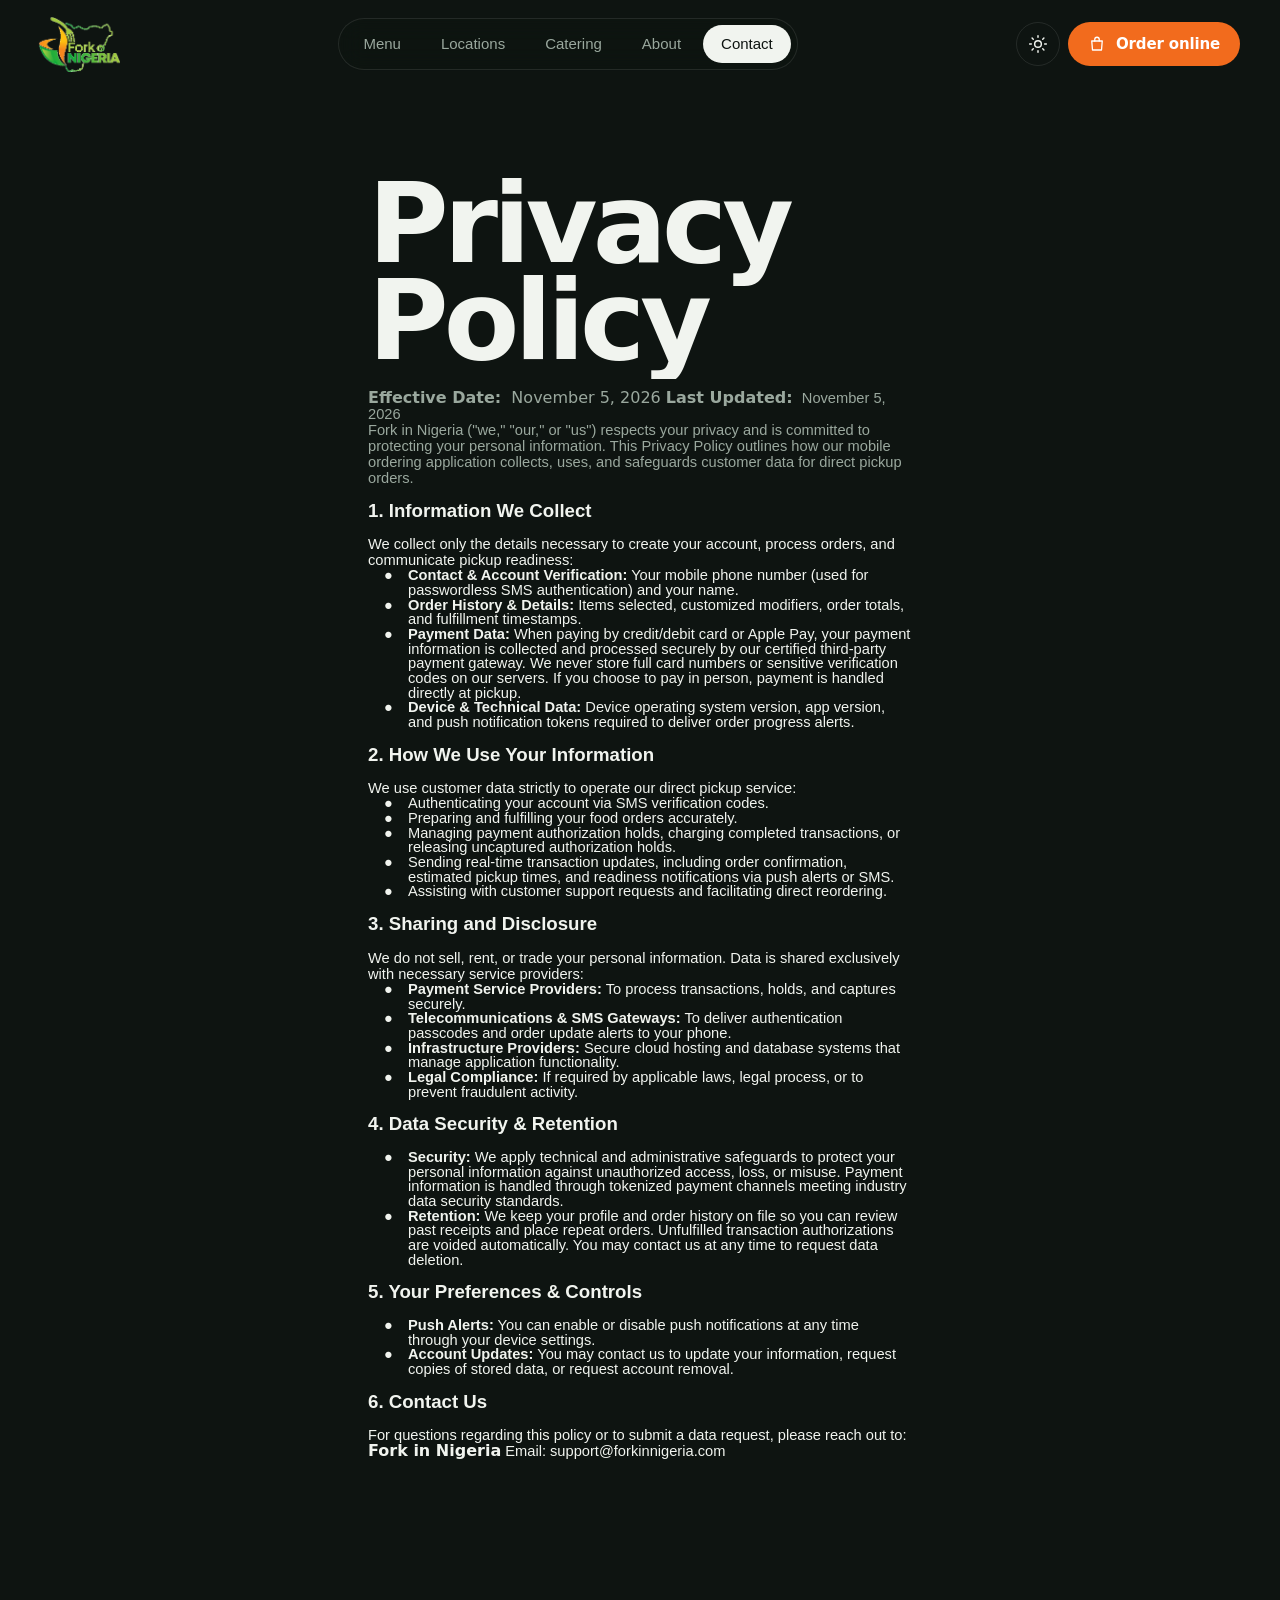
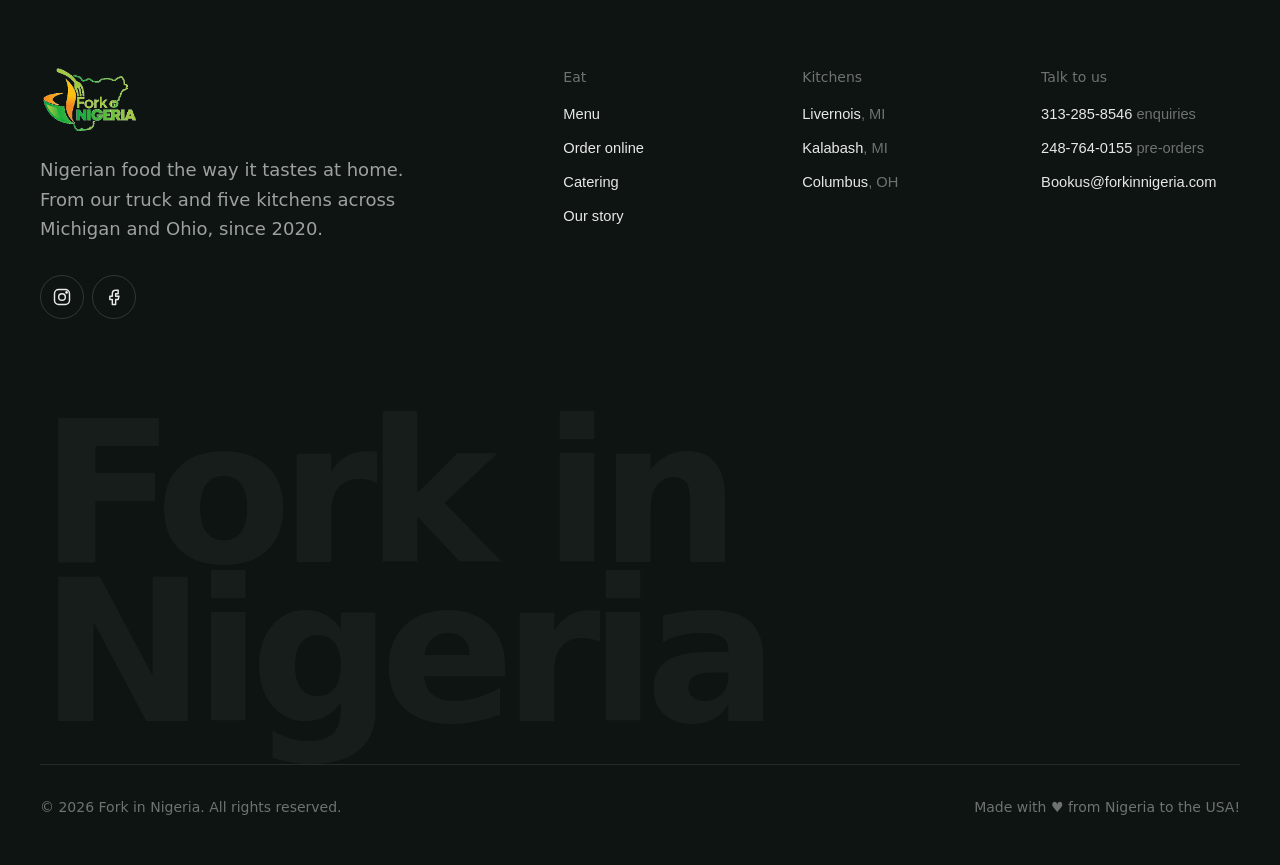
==== privacy.html @ 027bdcbd "Privacy policy page" ====
<!DOCTYPE html>
<!-- saved from url=(0033)https://forkinnigeria.com/contact -->
<html lang="en-US" data-theme="dark" class="js is-return is-loaded lenis" style="--header-h: 88px;"><head><meta http-equiv="Content-Type" content="text/html; charset=UTF-8">
    
    <meta name="viewport" content="width=device-width, initial-scale=1, viewport-fit=cover">

    <title>Privacy Policy | Fork in Nigeria</title>
    <meta name="description" content="Contact Fork in Nigeria. Call 313-285-8546 for enquiries or 248-764-0155 for pre-orders, email Bookus@forkinnigeria.com, or send us a message.">
    <link rel="canonical" href="https://forkinnigeria.com/contact">
            <meta name="robots" content="index, follow, max-image-preview:large">
    
    <meta property="og:type" content="website">
    <meta property="og:site_name" content="Fork in Nigeria">
    <meta property="og:locale" content="en_US">
    <meta property="og:title" content="Privacy Policy | Fork in Nigeria">
    <meta property="og:description" content="Contact Fork in Nigeria. Call 313-285-8546 for enquiries or 248-764-0155 for pre-orders, email Bookus@forkinnigeria.com, or send us a message.">
    <meta property="og:url" content="https://forkinnigeria.com/contact">
    <meta property="og:image" content="https://forkinnigeria.com/assets/images/site/og-default.jpg">
    <meta property="og:image:alt" content="Privacy Policy">
    <meta name="twitter:card" content="summary_large_image">

    <meta name="theme-color" content="#0e1411" media="(prefers-color-scheme: dark)">
    <meta name="theme-color" content="#ffffff" media="(prefers-color-scheme: light)">
    <meta name="format-detection" content="telephone=no">
    <link rel="icon" type="image/png" href="https://forkinnigeria.com/assets/images/site/favicon.png">
    <link rel="apple-touch-icon" href="https://forkinnigeria.com/assets/images/site/favicon.png">

    
    <link rel="preload" as="image" href="Fork-in-Nigeria-logo.png" fetchpriority="high">
    <link rel="preload" as="font" type="font/woff2" href="https://forkinnigeria.com/assets/fonts/effra-700.woff2" crossorigin="">
    <link rel="preload" as="font" type="font/woff2" href="https://forkinnigeria.com/assets/fonts/effra-400.woff2" crossorigin="">
    <link rel="stylesheet" href="effra.css">
    

    <script>
        (function () {
            var d = document.documentElement;
            d.classList.replace('no-js', 'js');
            try {
                var t = localStorage.getItem('fin-theme');
                if (t === 'light' || t === 'dark') d.dataset.theme = t;
            } catch (e) {}
            try {
                if (sessionStorage.getItem('fin-seen')) d.classList.add('is-return');
            } catch (e) {}
        })();
    </script>

    <style>

.c1 {
    font-weight: 700;
    text-decoration: none;
    vertical-align: baseline;
    font-size: 14pt;
    font-family: "Arial";
    font-style: normal;
}

.c2 {
    font-weight: 400;
    text-decoration: none;
    vertical-align: baseline;
    font-size: 11pt;
    font-family: "Arial";
    font-style: normal;
}

.c3 {
    font-weight: 700;
}

.c4 {
    margin-left: 30pt;
    padding-top: 0pt;
    padding-bottom: 0pt;
    line-height: 1.0;
    padding-left: 0pt;
    text-align: left;
}


.c5 {
    padding-top: 0pt;
    padding-bottom: 0pt;
    line-height: 1.0;
    text-align: left;
}

.c7 {
    max-width: 468pt;
    /* padding: 72pt 72pt 72pt 72pt;*/
}

.c8 {
    padding-top: 0pt;
    padding-bottom: 12pt;
    line-height: 1.0;
    text-align: left;
}

li {
    font-size: 11pt;
    font-family: "Arial";
}

.lst-kix_list_1-0>li:before {
    content: "\0025cf   ";
}
.lst-kix_list_2-0>li:before {
    content: "\0025cf ";
}

.lst-kix_list_3-0>li:before {
    content: "\0025cf ";
}

.lst-kix_list_4-0>li:before {
    content: "\0025cf ";
}

.lst-kix_list_5-0>li:before {
    content: "\0025cf ";
}

li.li-bullet-0:before {
    margin-left: -18pt;
    white-space: nowrap;
    display: inline-block;
    min-width: 18pt;
}


h3 {
    padding-top: 12pt;
    font-weight: 700;
    font-size: 14pt;
    padding-bottom: 12pt;
    font-family: "Arial";
    line-height: 1.0;
    text-align: left;
}
    </style>

    
    <style>
        #loader{position:fixed;inset:0;z-index:100;display:grid;place-items:center;background:#fff;clip-path:inset(0 0 0 0);will-change:clip-path}
        #loader .ld-inner{display:grid;justify-items:center;gap:28px}
        #loader .ld-logo{width:min(58vw,232px);height:auto;clip-path:inset(100% 0 0 0);transform:translateY(18px);animation:ld-in 1s cubic-bezier(.16,1,.3,1) .1s forwards}
        #loader .ld-bar{position:relative;width:132px;height:2px;border-radius:2px;background:rgba(14,20,17,.08);overflow:hidden;opacity:0;animation:ld-fade .6s ease .45s forwards}
        #loader .ld-fill{position:absolute;inset:0;border-radius:inherit;background:linear-gradient(90deg,#2e9e45,#ffb81c 55%,#f26b1d);transform-origin:left;transform:scaleX(0);transition:transform 1.1s cubic-bezier(.16,1,.3,1)}
        #loader.is-leaving .ld-inner{transform:translateY(-14px);opacity:0;transition:transform .7s cubic-bezier(.76,0,.24,1),opacity .5s ease}
        #loader.is-lifting{clip-path:inset(0 0 100% 0);transition:clip-path 1s cubic-bezier(.76,0,.24,1)}
        .is-return #loader .ld-logo{animation-duration:.55s;animation-delay:0s}
        .is-return #loader .ld-bar{animation-delay:.1s}
        @keyframes ld-in{to{clip-path:inset(0 0 0 0);transform:none}}
        @keyframes ld-fade{to{opacity:1}}
        @media (prefers-reduced-motion:reduce){#loader .ld-logo{animation:none;clip-path:none;transform:none}#loader.is-lifting{clip-path:none;opacity:0;transition:opacity .3s}}
        .no-js #loader{display:none}
    </style>
    <noscript><style>#loader{display:none}</style></noscript>

    <link rel="preload" as="style" href="app-DZsTIQOh.css">
    <link rel="modulepreload" as="script" href="app-pSI1B-1_.js">
    <link rel="stylesheet" href="app-DZsTIQOh.css" data-navigate-track="reload">
    <script type="module" src="app-pSI1B-1_.js" data-navigate-track="reload"></script>
            <script type="application/ld+json">{"@context":"https://schema.org","@graph":[{"@type":"Organization","@id":"https://forkinnigeria.com#organization","name":"Fork in Nigeria","url":"https://forkinnigeria.com","logo":"https://forkinnigeria.com/assets/images/Fork-in-Nigeria-logo.png","image":"https://forkinnigeria.com/assets/images/site/og-default.jpg","description":"Authentic Nigerian food from the truck and our kitchens across Detroit and Columbus.","foundingDate":"2020","email":"Bookus@forkinnigeria.com","telephone":"+1-313-285-8546","sameAs":["https://www.instagram.com/forkinnigeria/","https://www.facebook.com/forkinnigeria"]},{"@type":"BreadcrumbList","itemListElement":[{"@type":"ListItem","position":1,"name":"Home","item":"https://forkinnigeria.com"},{"@type":"ListItem","position":2,"name":"Contact","item":"https://forkinnigeria.com/contact"}]}]}</script>
    
            
        </head>
<body class="min-h-dvh overflow-x-clip">
    
    <script>
        (function () {
            var loader = document.getElementById('loader');
            var fill = loader.querySelector('.ld-fill');
            var isReturn = document.documentElement.classList.contains('is-return');
            var start = performance.now();
            var minTime = isReturn ? 550 : 1700;
            var done = false;

            requestAnimationFrame(function () { fill.style.transform = 'scaleX(.72)'; });

            function finish() {
                if (done) return;
                done = true;
                var wait = Math.max(0, minTime - (performance.now() - start));
                setTimeout(function () {
                    fill.style.transitionDuration = '.45s';
                    fill.style.transform = 'scaleX(1)';
                    setTimeout(function () {
                        loader.classList.add('is-leaving');
                        setTimeout(function () {
                            loader.classList.add('is-lifting');
                            document.documentElement.classList.add('is-loaded');
                            window.dispatchEvent(new CustomEvent('loader:done'));
                            setTimeout(function () { loader.remove(); }, 1000);
                        }, isReturn ? 150 : 380);
                    }, 420);
                }, wait);
                try { sessionStorage.setItem('fin-seen', '1'); } catch (e) {}
            }

            if (document.readyState === 'complete') finish();
            else window.addEventListener('load', finish);
            setTimeout(finish, 4000);
        })();
    </script>

    <a href="https://forkinnigeria.com/contact#main" class="sr-only focus:not-sr-only focus:fixed focus:top-3 focus:left-3 focus:z-[90] focus:rounded-full focus:bg-jollof focus:px-5 focus:py-3 focus:text-white">Skip to content</a>

    <header data-header="" class="fixed inset-x-0 top-0 z-50 transition-[transform,background-color,box-shadow] duration-500 ease-(--ease-out-expo) data-[scrolled=true]:bg-bg/80 data-[scrolled=true]:shadow-[0_1px_0_var(--line)] data-[scrolled=true]:backdrop-blur-xl data-[hidden=true]:-translate-y-full" data-scrolled="false" data-hidden="false">
    
    <div class="container-x flex h-18 items-center justify-between gap-6 md:h-22">
        <a href="https://forkinnigeria.com/" class="relative z-10 -ml-1 block shrink-0" aria-label="Fork in Nigeria home">
            <img src="Fork-in-Nigeria-logo.png" width="350" height="234" alt="Fork in Nigeria" class="h-12 w-auto md:h-14">
        </a>

        <nav aria-label="Main" class="hidden lg:block">
            <ul class="flex items-center gap-1 rounded-full border border-line bg-bg/40 p-1.5 backdrop-blur-md">
                                    <li>
                        <a href="https://forkinnigeria.com/menu" class="block rounded-full px-4.5 py-2 text-[0.9375rem] font-medium transition-colors duration-300 text-muted hover:text-fg">Menu</a>
                    </li>
                                    <li>
                        <a href="https://forkinnigeria.com/locations" class="block rounded-full px-4.5 py-2 text-[0.9375rem] font-medium transition-colors duration-300 text-muted hover:text-fg">Locations</a>
                    </li>
                                    <li>
                        <a href="https://forkinnigeria.com/catering" class="block rounded-full px-4.5 py-2 text-[0.9375rem] font-medium transition-colors duration-300 text-muted hover:text-fg">Catering</a>
                    </li>
                                    <li>
                        <a href="https://forkinnigeria.com/about" class="block rounded-full px-4.5 py-2 text-[0.9375rem] font-medium transition-colors duration-300 text-muted hover:text-fg">About</a>
                    </li>
                                    <li>
                        <a href="https://forkinnigeria.com/contact" class="block rounded-full px-4.5 py-2 text-[0.9375rem] font-medium transition-colors duration-300 bg-fg text-bg" aria-current="page">Contact</a>
                    </li>
                            </ul>
        </nav>

        <div class="relative z-10 flex items-center gap-2">
            <button type="button" data-theme-toggle="" class="grid size-11 place-items-center rounded-full border border-line text-fg transition-colors hover:border-fg" aria-label="Switch color theme">
                <svg width="20" height="20" class="shrink-0 hidden dark:block" viewBox="0 0 24 24" fill="none" stroke="currentColor" stroke-width="1.75" stroke-linecap="round" stroke-linejoin="round" aria-hidden="true"><circle cx="12" cy="12" r="4"></circle><path d="M12 2v2M12 20v2M4.9 4.9l1.4 1.4M17.7 17.7l1.4 1.4M2 12h2M20 12h2M4.9 19.1l1.4-1.4M17.7 6.3l1.4-1.4"></path></svg>
                <svg width="20" height="20" class="shrink-0 dark:hidden" viewBox="0 0 24 24" fill="none" stroke="currentColor" stroke-width="1.75" stroke-linecap="round" stroke-linejoin="round" aria-hidden="true"><path d="M20 14.5A8 8 0 0 1 9.5 4a8 8 0 1 0 10.5 10.5Z"></path></svg>
            </button>
            <a href="https://order.online/business/fork-in-nigeria-458892" target="_blank" rel="noopener" class="btn btn-primary hidden h-11 px-5 text-[0.9375rem] sm:inline-flex">
                <svg width="18" height="18" class="shrink-0" viewBox="0 0 24 24" fill="none" stroke="currentColor" stroke-width="1.75" stroke-linecap="round" stroke-linejoin="round" aria-hidden="true"><path d="M5 8h14l-1 12H6L5 8Z"></path><path d="M9 8V6a3 3 0 0 1 6 0v2"></path></svg>
                Order online
            </a>
            <button type="button" data-menu-open="" class="grid size-11 place-items-center rounded-full bg-fg text-bg lg:hidden" aria-label="Open menu" aria-expanded="false" aria-controls="mobile-menu">
                <svg width="20" height="20" class="shrink-0" viewBox="0 0 24 24" fill="none" stroke="currentColor" stroke-width="1.75" stroke-linecap="round" stroke-linejoin="round" aria-hidden="true"><path d="M4 8h16M4 16h16"></path></svg>
            </button>
        </div>
    </div>
</header>


<div id="mobile-menu" data-mobile-menu="" class="invisible fixed inset-0 z-[60] lg:hidden" role="dialog" aria-modal="true" aria-label="Menu">
    
    <div data-menu-bg="" class="absolute inset-0 origin-top scale-y-0 bg-char" style="transform: scale(1, 0); translate: none; rotate: none; scale: none;"></div><div class="relative flex h-full flex-col px-5 pt-5 pb-[max(2rem,env(safe-area-inset-bottom))] text-white">
        <div class="flex items-center justify-between">
            
            <img src="Fork-in-Nigeria-logo.png" width="350" height="234" alt="" class="h-11 w-auto" data-menu-item="" style="translate: none; rotate: none; scale: none; transform: translate(0px, 12px); opacity: 0; visibility: hidden;">
        <button type="button" data-menu-close="" class="grid size-11 place-items-center rounded-full bg-white text-char" aria-label="Close menu" data-menu-item="" style="translate: none; rotate: none; scale: none; transform: translate(0px, 12px); opacity: 0; visibility: hidden;">
                <svg width="20" height="20" class="shrink-0" viewBox="0 0 24 24" fill="none" stroke="currentColor" stroke-width="1.75" stroke-linecap="round" stroke-linejoin="round" aria-hidden="true"><path d="M6 6l12 12M18 6 6 18"></path></svg>
            </button></div>

        <nav aria-label="Mobile" class="mt-auto">
            <ul class="grid gap-1">
                <li class="line-mask"><a data-menu-link="" href="https://forkinnigeria.com/" class="block py-1 text-[clamp(2.6rem,12vw,4rem)] leading-none font-bold tracking-[-0.04em]" style="translate: none; rotate: none; scale: none; transform: translate(0%, 110%);">Home</a></li>
                                    <li class="line-mask"><a data-menu-link="" href="https://forkinnigeria.com/menu" class="block py-1 text-[clamp(2.6rem,12vw,4rem)] leading-none font-bold tracking-[-0.04em]" style="translate: none; rotate: none; scale: none; transform: translate(0%, 110%);">Menu</a></li>
                                    <li class="line-mask"><a data-menu-link="" href="https://forkinnigeria.com/locations" class="block py-1 text-[clamp(2.6rem,12vw,4rem)] leading-none font-bold tracking-[-0.04em]" style="translate: none; rotate: none; scale: none; transform: translate(0%, 110%);">Locations</a></li>
                                    <li class="line-mask"><a data-menu-link="" href="https://forkinnigeria.com/catering" class="block py-1 text-[clamp(2.6rem,12vw,4rem)] leading-none font-bold tracking-[-0.04em]" style="translate: none; rotate: none; scale: none; transform: translate(0%, 110%);">Catering</a></li>
                                    <li class="line-mask"><a data-menu-link="" href="https://forkinnigeria.com/about" class="block py-1 text-[clamp(2.6rem,12vw,4rem)] leading-none font-bold tracking-[-0.04em]" style="translate: none; rotate: none; scale: none; transform: translate(0%, 110%);">About</a></li>
                                    <li class="line-mask"><a data-menu-link="" href="https://forkinnigeria.com/contact" class="block py-1 text-[clamp(2.6rem,12vw,4rem)] leading-none font-bold tracking-[-0.04em] text-jollof" style="translate: none; rotate: none; scale: none; transform: translate(0%, 110%);">Contact</a></li>
                            </ul>
        </nav>

        
    <div class="mt-10 grid gap-3" data-menu-item="" style="translate: none; rotate: none; scale: none; transform: translate(0px, 12px); opacity: 0; visibility: hidden;">
            <a href="https://order.online/business/fork-in-nigeria-458892" target="_blank" rel="noopener" class="btn btn-primary w-full">
                <svg width="18" height="18" class="shrink-0" viewBox="0 0 24 24" fill="none" stroke="currentColor" stroke-width="1.75" stroke-linecap="round" stroke-linejoin="round" aria-hidden="true"><path d="M5 8h14l-1 12H6L5 8Z"></path><path d="M9 8V6a3 3 0 0 1 6 0v2"></path></svg>
 Order on DoorDash
            </a>
            <a href="tel:3132858546" class="btn w-full border border-white/15 text-white">
                <svg width="18" height="18" class="shrink-0" viewBox="0 0 24 24" fill="none" stroke="currentColor" stroke-width="1.75" stroke-linecap="round" stroke-linejoin="round" aria-hidden="true"><path d="M5 4h4l2 5-2.5 1.5a11 11 0 0 0 5 5L15 13l5 2v4a2 2 0 0 1-2 2A16 16 0 0 1 3 6a2 2 0 0 1 2-2Z"></path></svg>
 313-285-8546
            </a>
        </div></div>
</div>

    <main id="main">
        <section class="pt-32 pb-16 md:pt-44 md:pb-24">
        <div class="container-x c7">
            <h1 class="text-display font-bold" style="margin-bottom: 20px;">
                <span class="line-mask"><span data-intro-line="" style="translate: none; rotate: none; scale: none; transform: translate(0px, 0px);">Privacy Policy </span></span>
            </h1>
            
            <p class="c5 text-muted ">
                <span class="c3">Effective Date:</span>
                <span>&nbsp;November 5, 2026 </span>
                <span class="c3">Last Updated:</span>
                <span class="c2">&nbsp;November 5, 2026</span>
            </p>
            <p class="c8 text-muted ">
                <span class="c2">Fork in Nigeria (&quot;we,&quot; &quot;our,&quot; or &quot;us&quot;) respects your privacy and is committed to protecting your personal information. This Privacy Policy outlines how our mobile ordering application collects, uses, and safeguards customer data for direct pickup orders.</span>
            </p>
            <h3 class="c8">
                <span class="c1">1. Information We Collect</span>
            </h3><p class="c5">
                <span class="c2">We collect only the details necessary to create your account, process orders, and communicate pickup readiness:</span></p><ul class="c6 lst-kix_list_1-0 start"><li class="c4 li-bullet-0"><span class="c3">Contact &amp; Account Verification:</span><span class="c2">&nbsp;Your mobile phone number (used for passwordless SMS authentication) and your name.</span></li><li class="c4 li-bullet-0"><span class="c3">Order History &amp; Details:</span><span class="c2">&nbsp;Items selected, customized modifiers, order totals, and fulfillment timestamps.</span></li><li class="c4 li-bullet-0"><span class="c3">Payment Data:</span><span class="c2">&nbsp;When paying by credit/debit card or Apple Pay, your payment information is collected and processed securely by our certified third-party payment gateway. We never store full card numbers or sensitive verification codes on our servers. If you choose to pay in person, payment is handled directly at pickup.</span></li><li class="c4 li-bullet-0"><span class="c3">Device &amp; Technical Data:</span><span class="c2">&nbsp;Device operating system version, app version, and push notification tokens required to deliver order progress alerts.</span></li></ul><h3 class="c0"><span class="c1">2. How We Use Your Information</span></h3><p class="c5"><span class="c2">We use customer data strictly to operate our direct pickup service:</span></p><ul class="c6 lst-kix_list_2-0 start"><li class="c4 li-bullet-0"><span class="c2">Authenticating your account via SMS verification codes.</span></li><li class="c4 li-bullet-0"><span class="c2">Preparing and fulfilling your food orders accurately.</span></li><li class="c4 li-bullet-0"><span class="c2">Managing payment authorization holds, charging completed transactions, or releasing uncaptured authorization holds.</span></li><li class="c4 li-bullet-0"><span class="c2">Sending real-time transaction updates, including order confirmation, estimated pickup times, and readiness notifications via push alerts or SMS.</span></li><li class="c4 li-bullet-0"><span class="c2">Assisting with customer support requests and facilitating direct reordering.</span></li></ul><h3 class="c0"><span class="c1">3. Sharing and Disclosure</span></h3><p class="c5"><span class="c2">We do not sell, rent, or trade your personal information. Data is shared exclusively with necessary service providers:</span></p><ul class="c6 lst-kix_list_3-0 start"><li class="c4 li-bullet-0"><span class="c3">Payment Service Providers:</span><span class="c2">&nbsp;To process transactions, holds, and captures securely.</span></li><li class="c4 li-bullet-0"><span class="c3">Telecommunications &amp; SMS Gateways:</span><span class="c2">&nbsp;To deliver authentication passcodes and order update alerts to your phone.</span></li><li class="c4 li-bullet-0"><span class="c3">Infrastructure Providers:</span><span class="c2">&nbsp;Secure cloud hosting and database systems that manage application functionality.</span></li><li class="c4 li-bullet-0"><span class="c3">Legal Compliance:</span><span class="c2">&nbsp;If required by applicable laws, legal process, or to prevent fraudulent activity.</span></li></ul><h3 class="c0"><span class="c1">4. Data Security &amp; Retention</span></h3><ul class="c6 lst-kix_list_4-0 start"><li class="c4 li-bullet-0"><span class="c3">Security:</span><span class="c2">&nbsp;We apply technical and administrative safeguards to protect your personal information against unauthorized access, loss, or misuse. Payment information is handled through tokenized payment channels meeting industry data security standards.</span></li><li class="c4 li-bullet-0"><span class="c3">Retention:</span><span class="c2">&nbsp;We keep your profile and order history on file so you can review past receipts and place repeat orders. Unfulfilled transaction authorizations are voided automatically. You may contact us at any time to request data deletion.</span></li></ul><h3 class="c0"><span class="c1">5. Your Preferences &amp; Controls</span></h3><ul class="c6 lst-kix_list_5-0 start"><li class="c4 li-bullet-0"><span class="c3">Push Alerts:</span><span class="c2">&nbsp;You can enable or disable push notifications at any time through your device settings.</span></li><li class="c4 li-bullet-0"><span class="c3">Account Updates:</span><span class="c2">&nbsp;You may contact us to update your information, request copies of stored data, or request account removal.</span></li></ul><h3 class="c0"><span class="c1">6. Contact Us</span></h3><p class="c5"><span class="c2">For questions regarding this policy or to submit a data request, please reach out to:</span></p><p class="c5"><span class="c3">Fork in Nigeria</span><span class="c2">&nbsp;Email: support@forkinnigeria.com</span></p></body></html>
        </div>
    </section>

    </main>

    <footer class="relative overflow-hidden bg-char pt-20 pb-32 text-white/90 md:pt-28 md:pb-12" data-theme="dark">
    <div class="container-x">
        <div class="grid gap-14 md:grid-cols-12">
            <div class="md:col-span-5">
                <img src="Fork-in-Nigeria-logo.png" width="350" height="234" alt="Fork in Nigeria" class="h-16 w-auto" loading="lazy">
                <p class="mt-6 max-w-sm text-lg leading-relaxed text-white/60">
                    Nigerian food the way it tastes at home. From our truck and five kitchens across Michigan and Ohio, since 2020.
                </p>
                <div class="mt-8 flex gap-2">
                                            <a href="https://www.instagram.com/forkinnigeria/" target="_blank" rel="noopener" class="grid size-11 place-items-center rounded-full border border-white/15 transition-colors hover:border-white hover:bg-white hover:text-char" aria-label="Instagram"><svg width="20" height="20" class="shrink-0" viewBox="0 0 24 24" fill="none" stroke="currentColor" stroke-width="1.75" stroke-linecap="round" stroke-linejoin="round" aria-hidden="true"><rect x="3" y="3" width="18" height="18" rx="5"></rect><circle cx="12" cy="12" r="4"></circle><circle cx="17.5" cy="6.5" r=".8" fill="currentColor"></circle></svg>
</a>
                                                                <a href="https://www.facebook.com/forkinnigeria" target="_blank" rel="noopener" class="grid size-11 place-items-center rounded-full border border-white/15 transition-colors hover:border-white hover:bg-white hover:text-char" aria-label="Facebook"><svg width="20" height="20" class="shrink-0" viewBox="0 0 24 24" fill="none" stroke="currentColor" stroke-width="1.75" stroke-linecap="round" stroke-linejoin="round" aria-hidden="true"><path d="M14 8h3V4h-3a4 4 0 0 0-4 4v3H7v4h3v6h4v-6h3l1-4h-4V8Z"></path></svg>
</a>
                                    </div>
            </div>

            <div class="grid grid-cols-2 gap-10 md:col-span-7 md:grid-cols-3">
                <div>
                    <h2 class="text-sm font-medium text-white/40">Eat</h2>
                    <ul class="mt-4 grid gap-3">
                        <li><a class="hover:text-jollof" href="https://forkinnigeria.com/menu">Menu</a></li>
                        <li><a class="hover:text-jollof" href="https://order.online/business/fork-in-nigeria-458892" target="_blank" rel="noopener">Order online</a></li>
                        <li><a class="hover:text-jollof" href="https://forkinnigeria.com/catering">Catering</a></li>
                        <li><a class="hover:text-jollof" href="https://forkinnigeria.com/about">Our story</a></li>
                    </ul>
                </div>
                <div>
                    <h2 class="text-sm font-medium text-white/40">Kitchens</h2>
                    <ul class="mt-4 grid gap-3">
                                                    <li><a class="hover:text-jollof" href="https://forkinnigeria.com/locations/livernois-detroit">Livernois<span class="text-white/40">, MI</span></a></li>
                                                    <li><a class="hover:text-jollof" href="https://forkinnigeria.com/locations/midtown-detroit">Kalabash<span class="text-white/40">, MI</span></a></li>
                                                    <li><a class="hover:text-jollof" href="https://forkinnigeria.com/locations/columbus">Columbus<span class="text-white/40">, OH</span></a></li>
                                            </ul>
                </div>
                <div class="col-span-2 md:col-span-1">
                    <h2 class="text-sm font-medium text-white/40">Talk to us</h2>
                    <ul class="mt-4 grid gap-3">
                        <li><a class="hover:text-jollof" href="tel:3132858546">313-285-8546 <span class="text-white/40">enquiries</span></a></li>
                                                    <li><a class="hover:text-jollof" href="tel:2487640155">248-764-0155 <span class="text-white/40">pre-orders</span></a></li>
                                                <li><a class="break-all hover:text-jollof" href="mailto:Bookus@forkinnigeria.com">Bookus@forkinnigeria.com</a></li>
                    </ul>
                </div>
            </div>
        </div>

        <p aria-hidden="true" class="pointer-events-none mt-20 text-[18.5vw] leading-[0.8] font-bold tracking-[-0.06em] text-white/[0.04] select-none md:mt-24 md:text-[15.5vw]">Fork in Nigeria</p>

        <div class="mt-8 flex flex-col gap-3 border-t border-white/10 pt-8 text-sm text-white/40 md:flex-row md:justify-between">
            <p>© 2026 Fork in Nigeria. All rights reserved.</p>
            <p>Made with <span aria-label="love">♥️</span> from Nigeria to the USA!</p>
        </div>
    </div>
</footer>
    <div data-action-bar="" class="pointer-events-none fixed inset-x-0 bottom-0 z-40 px-3 pb-[max(0.75rem,env(safe-area-inset-bottom))] md:hidden">
    <div class="pointer-events-auto mx-auto flex max-w-md translate-y-[140%] items-center gap-2 rounded-full border border-line bg-bg/85 p-1.5 shadow-[0_20px_50px_-12px_rgb(0_0_0/0.45)] backdrop-blur-xl transition-transform duration-700 ease-(--ease-out-expo) data-[visible=true]:translate-y-0" data-action-bar-inner="" data-visible="false">
        <a href="https://forkinnigeria.com/menu" class="grid h-12 flex-1 place-items-center rounded-full text-[0.9375rem] font-semibold">Menu</a>
        <a href="https://forkinnigeria.com/locations" class="grid h-12 flex-1 place-items-center rounded-full text-[0.9375rem] font-semibold">Find us</a>
        <a href="https://order.online/business/fork-in-nigeria-458892" target="_blank" rel="noopener" class="btn btn-primary h-12 flex-[1.4] px-4 text-[0.9375rem]">
            <svg width="18" height="18" class="shrink-0" viewBox="0 0 24 24" fill="none" stroke="currentColor" stroke-width="1.75" stroke-linecap="round" stroke-linejoin="round" aria-hidden="true"><path d="M5 8h14l-1 12H6L5 8Z"></path><path d="M9 8V6a3 3 0 0 1 6 0v2"></path></svg>
 Order
        </a>
    </div>
</div>


</body></html>
---- effra.css ----
/*
 * Effra (Dalton Maag). The files in this folder are trial builds and must be
 * replaced with a licensed webfont before launch. Keep the same filenames.
 */
@font-face { font-family: 'Effra'; src: url('effra-400.woff2') format('woff2'); font-weight: 400; font-style: normal; font-display: swap; }
@font-face { font-family: 'Effra'; src: url('effra-400-italic.woff2') format('woff2'); font-weight: 400; font-style: italic; font-display: swap; }
@font-face { font-family: 'Effra'; src: url('effra-500.woff2') format('woff2'); font-weight: 500; font-style: normal; font-display: swap; }
@font-face { font-family: 'Effra'; src: url('effra-600.woff2') format('woff2'); font-weight: 600; font-style: normal; font-display: swap; }
@font-face { font-family: 'Effra'; src: url('effra-700.woff2') format('woff2'); font-weight: 700; font-style: normal; font-display: swap; }
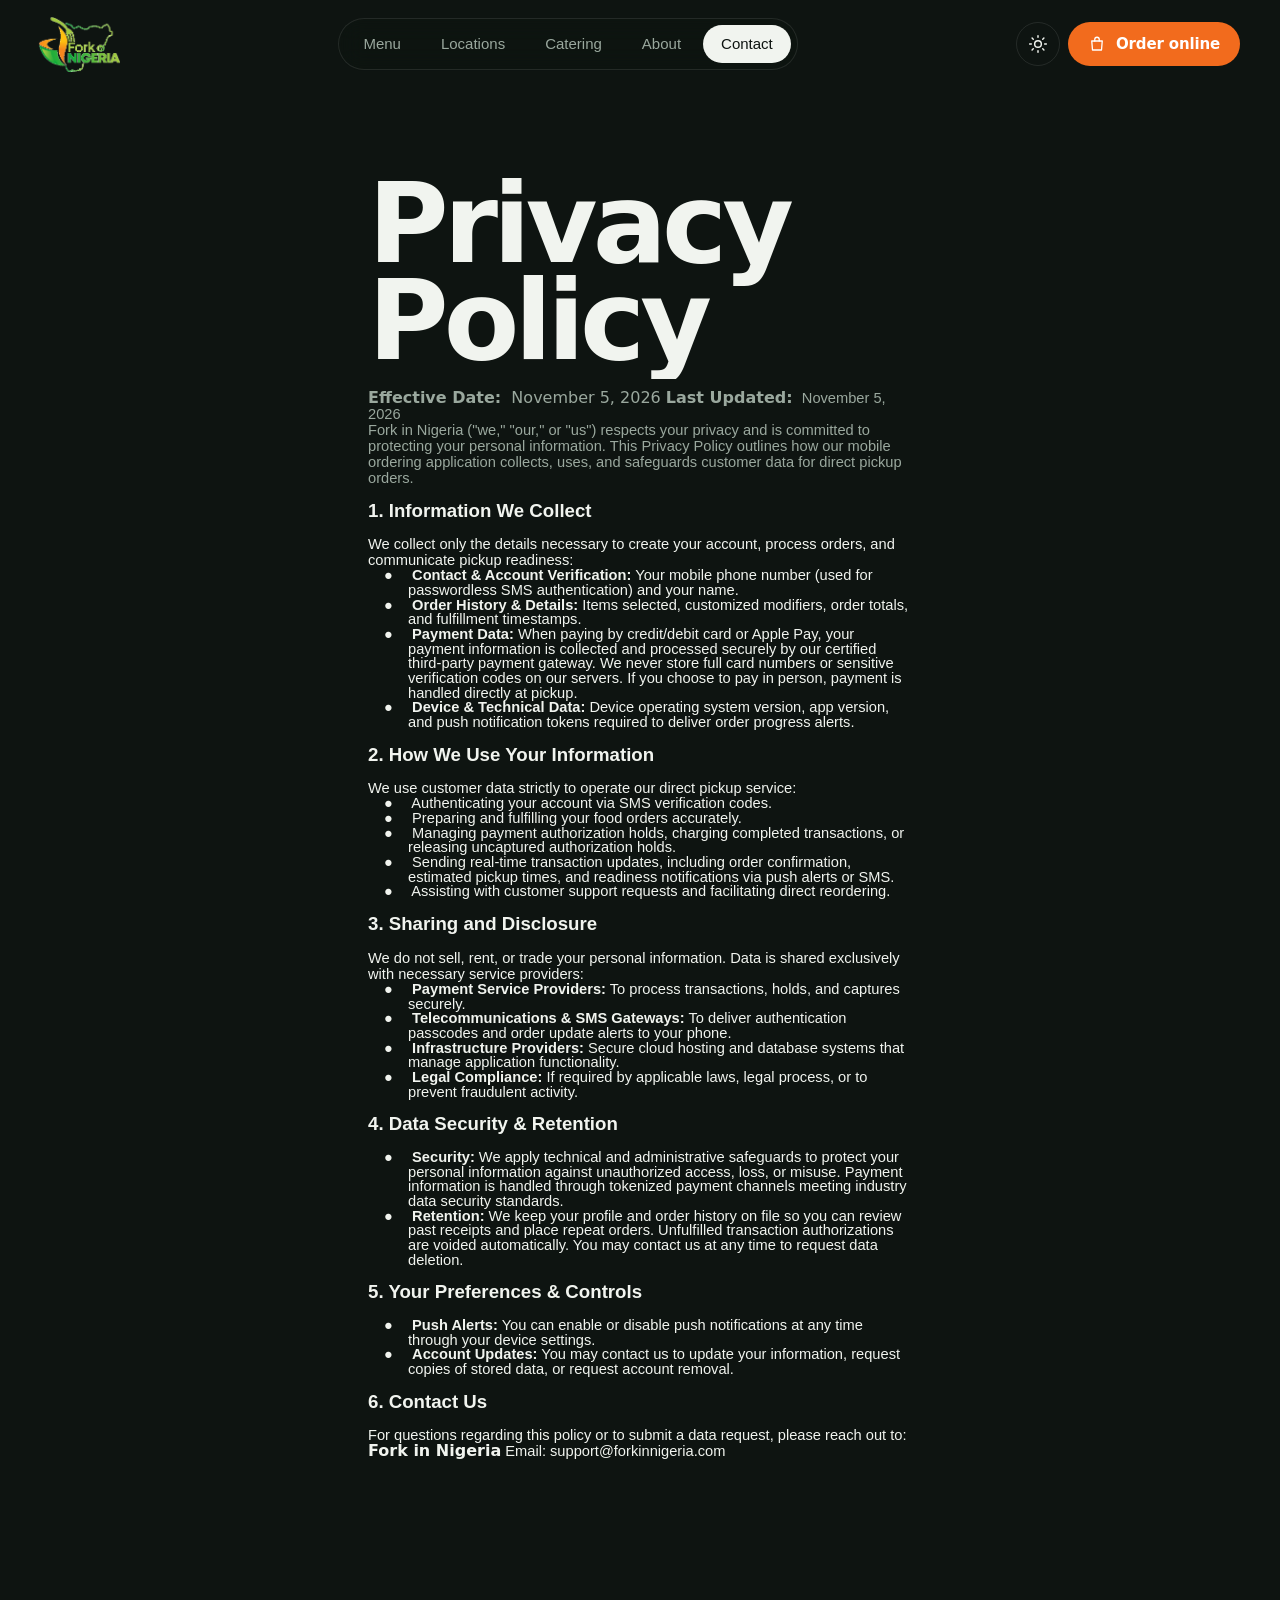
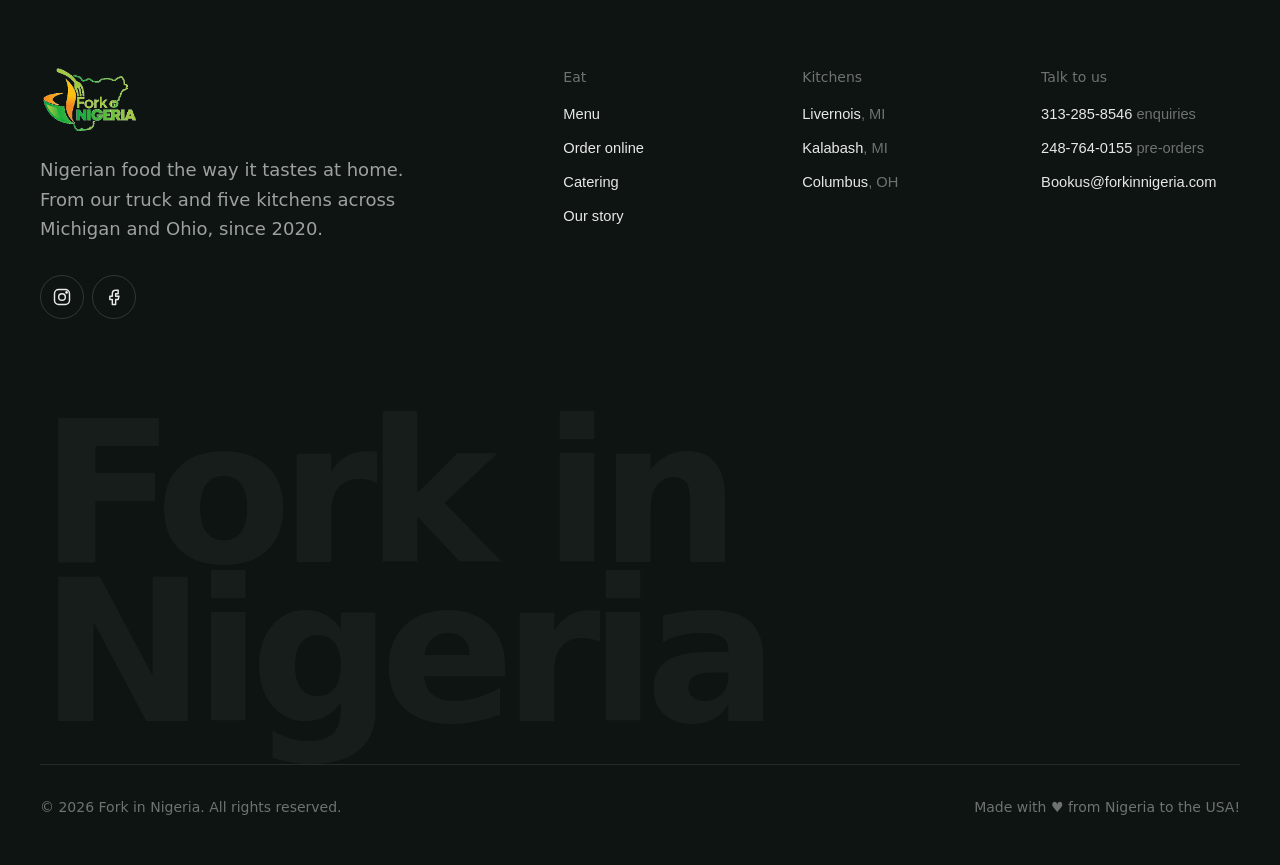
==== commit 3b8cc417: "Format file for readability" ====
--- a/privacy.html
+++ b/privacy.html
@@ -1,380 +1,1204 @@
-<!DOCTYPE html>
+<!doctype html>
 <!-- saved from url=(0033)https://forkinnigeria.com/contact -->
-<html lang="en-US" data-theme="dark" class="js is-return is-loaded lenis" style="--header-h: 88px;"><head><meta http-equiv="Content-Type" content="text/html; charset=UTF-8">
-    
-    <meta name="viewport" content="width=device-width, initial-scale=1, viewport-fit=cover">
+<html
+  lang="en-US"
+  data-theme="dark"
+  class="js is-return is-loaded lenis"
+  style="--header-h: 88px"
+>
+  <head>
+    <meta http-equiv="Content-Type" content="text/html; charset=UTF-8" />
+
+    <meta
+      name="viewport"
+      content="width=device-width, initial-scale=1, viewport-fit=cover"
+    />
 
     <title>Privacy Policy | Fork in Nigeria</title>
-    <meta name="description" content="Contact Fork in Nigeria. Call 313-285-8546 for enquiries or 248-764-0155 for pre-orders, email Bookus@forkinnigeria.com, or send us a message.">
-    <link rel="canonical" href="https://forkinnigeria.com/contact">
-            <meta name="robots" content="index, follow, max-image-preview:large">
-    
-    <meta property="og:type" content="website">
-    <meta property="og:site_name" content="Fork in Nigeria">
-    <meta property="og:locale" content="en_US">
-    <meta property="og:title" content="Privacy Policy | Fork in Nigeria">
-    <meta property="og:description" content="Contact Fork in Nigeria. Call 313-285-8546 for enquiries or 248-764-0155 for pre-orders, email Bookus@forkinnigeria.com, or send us a message.">
-    <meta property="og:url" content="https://forkinnigeria.com/contact">
-    <meta property="og:image" content="https://forkinnigeria.com/assets/images/site/og-default.jpg">
-    <meta property="og:image:alt" content="Privacy Policy">
-    <meta name="twitter:card" content="summary_large_image">
-
-    <meta name="theme-color" content="#0e1411" media="(prefers-color-scheme: dark)">
-    <meta name="theme-color" content="#ffffff" media="(prefers-color-scheme: light)">
-    <meta name="format-detection" content="telephone=no">
-    <link rel="icon" type="image/png" href="https://forkinnigeria.com/assets/images/site/favicon.png">
-    <link rel="apple-touch-icon" href="https://forkinnigeria.com/assets/images/site/favicon.png">
-
-    
-    <link rel="preload" as="image" href="Fork-in-Nigeria-logo.png" fetchpriority="high">
-    <link rel="preload" as="font" type="font/woff2" href="https://forkinnigeria.com/assets/fonts/effra-700.woff2" crossorigin="">
-    <link rel="preload" as="font" type="font/woff2" href="https://forkinnigeria.com/assets/fonts/effra-400.woff2" crossorigin="">
-    <link rel="stylesheet" href="effra.css">
-    
+    <meta
+      name="description"
+      content="Contact Fork in Nigeria. Call 313-285-8546 for enquiries or 248-764-0155 for pre-orders, email Bookus@forkinnigeria.com, or send us a message."
+    />
+    <link rel="canonical" href="https://forkinnigeria.com/contact" />
+    <meta name="robots" content="index, follow, max-image-preview:large" />
+
+    <meta property="og:type" content="website" />
+    <meta property="og:site_name" content="Fork in Nigeria" />
+    <meta property="og:locale" content="en_US" />
+    <meta property="og:title" content="Privacy Policy | Fork in Nigeria" />
+    <meta
+      property="og:description"
+      content="Contact Fork in Nigeria. Call 313-285-8546 for enquiries or 248-764-0155 for pre-orders, email Bookus@forkinnigeria.com, or send us a message."
+    />
+    <meta property="og:url" content="https://forkinnigeria.com/contact" />
+    <meta
+      property="og:image"
+      content="https://forkinnigeria.com/assets/images/site/og-default.jpg"
+    />
+    <meta property="og:image:alt" content="Privacy Policy" />
+    <meta name="twitter:card" content="summary_large_image" />
+
+    <meta
+      name="theme-color"
+      content="#0e1411"
+      media="(prefers-color-scheme: dark)"
+    />
+    <meta
+      name="theme-color"
+      content="#ffffff"
+      media="(prefers-color-scheme: light)"
+    />
+    <meta name="format-detection" content="telephone=no" />
+    <link
+      rel="icon"
+      type="image/png"
+      href="https://forkinnigeria.com/assets/images/site/favicon.png"
+    />
+    <link
+      rel="apple-touch-icon"
+      href="https://forkinnigeria.com/assets/images/site/favicon.png"
+    />
+
+    <link
+      rel="preload"
+      as="image"
+      href="Fork-in-Nigeria-logo.png"
+      fetchpriority="high"
+    />
+    <link
+      rel="preload"
+      as="font"
+      type="font/woff2"
+      href="https://forkinnigeria.com/assets/fonts/effra-700.woff2"
+      crossorigin=""
+    />
+    <link
+      rel="preload"
+      as="font"
+      type="font/woff2"
+      href="https://forkinnigeria.com/assets/fonts/effra-400.woff2"
+      crossorigin=""
+    />
+    <link rel="stylesheet" href="effra.css" />
 
     <script>
-        (function () {
-            var d = document.documentElement;
-            d.classList.replace('no-js', 'js');
-            try {
-                var t = localStorage.getItem('fin-theme');
-                if (t === 'light' || t === 'dark') d.dataset.theme = t;
-            } catch (e) {}
-            try {
-                if (sessionStorage.getItem('fin-seen')) d.classList.add('is-return');
-            } catch (e) {}
-        })();
+      (function () {
+        var d = document.documentElement;
+        d.classList.replace("no-js", "js");
+        try {
+          var t = localStorage.getItem("fin-theme");
+          if (t === "light" || t === "dark") d.dataset.theme = t;
+        } catch (e) {}
+        try {
+          if (sessionStorage.getItem("fin-seen")) d.classList.add("is-return");
+        } catch (e) {}
+      })();
     </script>
 
     <style>
-
-.c1 {
-    font-weight: 700;
-    text-decoration: none;
-    vertical-align: baseline;
-    font-size: 14pt;
-    font-family: "Arial";
-    font-style: normal;
-}
-
-.c2 {
-    font-weight: 400;
-    text-decoration: none;
-    vertical-align: baseline;
-    font-size: 11pt;
-    font-family: "Arial";
-    font-style: normal;
-}
-
-.c3 {
-    font-weight: 700;
-}
-
-.c4 {
-    margin-left: 30pt;
-    padding-top: 0pt;
-    padding-bottom: 0pt;
-    line-height: 1.0;
-    padding-left: 0pt;
-    text-align: left;
-}
-
-
-.c5 {
-    padding-top: 0pt;
-    padding-bottom: 0pt;
-    line-height: 1.0;
-    text-align: left;
-}
-
-.c7 {
-    max-width: 468pt;
-    /* padding: 72pt 72pt 72pt 72pt;*/
-}
-
-.c8 {
-    padding-top: 0pt;
-    padding-bottom: 12pt;
-    line-height: 1.0;
-    text-align: left;
-}
-
-li {
-    font-size: 11pt;
-    font-family: "Arial";
-}
-
-.lst-kix_list_1-0>li:before {
-    content: "\0025cf   ";
-}
-.lst-kix_list_2-0>li:before {
-    content: "\0025cf ";
-}
-
-.lst-kix_list_3-0>li:before {
-    content: "\0025cf ";
-}
-
-.lst-kix_list_4-0>li:before {
-    content: "\0025cf ";
-}
-
-.lst-kix_list_5-0>li:before {
-    content: "\0025cf ";
-}
-
-li.li-bullet-0:before {
-    margin-left: -18pt;
-    white-space: nowrap;
-    display: inline-block;
-    min-width: 18pt;
-}
-
-
-h3 {
-    padding-top: 12pt;
-    font-weight: 700;
-    font-size: 14pt;
-    padding-bottom: 12pt;
-    font-family: "Arial";
-    line-height: 1.0;
-    text-align: left;
-}
+      .c1 {
+        font-weight: 700;
+        text-decoration: none;
+        vertical-align: baseline;
+        font-size: 14pt;
+        font-family: "Arial";
+        font-style: normal;
+      }
+
+      .c2 {
+        font-weight: 400;
+        text-decoration: none;
+        vertical-align: baseline;
+        font-size: 11pt;
+        font-family: "Arial";
+        font-style: normal;
+      }
+
+      .c3 {
+        font-weight: 700;
+      }
+
+      .c4 {
+        margin-left: 30pt;
+        padding-top: 0pt;
+        padding-bottom: 0pt;
+        line-height: 1;
+        padding-left: 0pt;
+        text-align: left;
+      }
+
+      .c5 {
+        padding-top: 0pt;
+        padding-bottom: 0pt;
+        line-height: 1;
+        text-align: left;
+      }
+
+      .c7 {
+        max-width: 468pt;
+        /* padding: 72pt 72pt 72pt 72pt;*/
+      }
+
+      .c8 {
+        padding-top: 0pt;
+        padding-bottom: 12pt;
+        line-height: 1;
+        text-align: left;
+      }
+
+      li {
+        font-size: 11pt;
+        font-family: "Arial";
+      }
+
+      .lst-kix_list_1-0 > li:before {
+        content: "\0025cf   ";
+      }
+      .lst-kix_list_2-0 > li:before {
+        content: "\0025cf ";
+      }
+
+      .lst-kix_list_3-0 > li:before {
+        content: "\0025cf ";
+      }
+
+      .lst-kix_list_4-0 > li:before {
+        content: "\0025cf ";
+      }
+
+      .lst-kix_list_5-0 > li:before {
+        content: "\0025cf ";
+      }
+
+      li.li-bullet-0:before {
+        margin-left: -18pt;
+        white-space: nowrap;
+        display: inline-block;
+        min-width: 18pt;
+      }
+
+      h3 {
+        padding-top: 12pt;
+        font-weight: 700;
+        font-size: 14pt;
+        padding-bottom: 12pt;
+        font-family: "Arial";
+        line-height: 1;
+        text-align: left;
+      }
     </style>
 
-    
     <style>
-        #loader{position:fixed;inset:0;z-index:100;display:grid;place-items:center;background:#fff;clip-path:inset(0 0 0 0);will-change:clip-path}
-        #loader .ld-inner{display:grid;justify-items:center;gap:28px}
-        #loader .ld-logo{width:min(58vw,232px);height:auto;clip-path:inset(100% 0 0 0);transform:translateY(18px);animation:ld-in 1s cubic-bezier(.16,1,.3,1) .1s forwards}
-        #loader .ld-bar{position:relative;width:132px;height:2px;border-radius:2px;background:rgba(14,20,17,.08);overflow:hidden;opacity:0;animation:ld-fade .6s ease .45s forwards}
-        #loader .ld-fill{position:absolute;inset:0;border-radius:inherit;background:linear-gradient(90deg,#2e9e45,#ffb81c 55%,#f26b1d);transform-origin:left;transform:scaleX(0);transition:transform 1.1s cubic-bezier(.16,1,.3,1)}
-        #loader.is-leaving .ld-inner{transform:translateY(-14px);opacity:0;transition:transform .7s cubic-bezier(.76,0,.24,1),opacity .5s ease}
-        #loader.is-lifting{clip-path:inset(0 0 100% 0);transition:clip-path 1s cubic-bezier(.76,0,.24,1)}
-        .is-return #loader .ld-logo{animation-duration:.55s;animation-delay:0s}
-        .is-return #loader .ld-bar{animation-delay:.1s}
-        @keyframes ld-in{to{clip-path:inset(0 0 0 0);transform:none}}
-        @keyframes ld-fade{to{opacity:1}}
-        @media (prefers-reduced-motion:reduce){#loader .ld-logo{animation:none;clip-path:none;transform:none}#loader.is-lifting{clip-path:none;opacity:0;transition:opacity .3s}}
-        .no-js #loader{display:none}
+      #loader {
+        position: fixed;
+        inset: 0;
+        z-index: 100;
+        display: grid;
+        place-items: center;
+        background: #fff;
+        clip-path: inset(0 0 0 0);
+        will-change: clip-path;
+      }
+      #loader .ld-inner {
+        display: grid;
+        justify-items: center;
+        gap: 28px;
+      }
+      #loader .ld-logo {
+        width: min(58vw, 232px);
+        height: auto;
+        clip-path: inset(100% 0 0 0);
+        transform: translateY(18px);
+        animation: ld-in 1s cubic-bezier(0.16, 1, 0.3, 1) 0.1s forwards;
+      }
+      #loader .ld-bar {
+        position: relative;
+        width: 132px;
+        height: 2px;
+        border-radius: 2px;
+        background: rgba(14, 20, 17, 0.08);
+        overflow: hidden;
+        opacity: 0;
+        animation: ld-fade 0.6s ease 0.45s forwards;
+      }
+      #loader .ld-fill {
+        position: absolute;
+        inset: 0;
+        border-radius: inherit;
+        background: linear-gradient(90deg, #2e9e45, #ffb81c 55%, #f26b1d);
+        transform-origin: left;
+        transform: scaleX(0);
+        transition: transform 1.1s cubic-bezier(0.16, 1, 0.3, 1);
+      }
+      #loader.is-leaving .ld-inner {
+        transform: translateY(-14px);
+        opacity: 0;
+        transition:
+          transform 0.7s cubic-bezier(0.76, 0, 0.24, 1),
+          opacity 0.5s ease;
+      }
+      #loader.is-lifting {
+        clip-path: inset(0 0 100% 0);
+        transition: clip-path 1s cubic-bezier(0.76, 0, 0.24, 1);
+      }
+      .is-return #loader .ld-logo {
+        animation-duration: 0.55s;
+        animation-delay: 0s;
+      }
+      .is-return #loader .ld-bar {
+        animation-delay: 0.1s;
+      }
+      @keyframes ld-in {
+        to {
+          clip-path: inset(0 0 0 0);
+          transform: none;
+        }
+      }
+      @keyframes ld-fade {
+        to {
+          opacity: 1;
+        }
+      }
+      @media (prefers-reduced-motion: reduce) {
+        #loader .ld-logo {
+          animation: none;
+          clip-path: none;
+          transform: none;
+        }
+        #loader.is-lifting {
+          clip-path: none;
+          opacity: 0;
+          transition: opacity 0.3s;
+        }
+      }
+      .no-js #loader {
+        display: none;
+      }
     </style>
-    <noscript><style>#loader{display:none}</style></noscript>
-
-    <link rel="preload" as="style" href="app-DZsTIQOh.css">
-    <link rel="modulepreload" as="script" href="app-pSI1B-1_.js">
-    <link rel="stylesheet" href="app-DZsTIQOh.css" data-navigate-track="reload">
-    <script type="module" src="app-pSI1B-1_.js" data-navigate-track="reload"></script>
-            <script type="application/ld+json">{"@context":"https://schema.org","@graph":[{"@type":"Organization","@id":"https://forkinnigeria.com#organization","name":"Fork in Nigeria","url":"https://forkinnigeria.com","logo":"https://forkinnigeria.com/assets/images/Fork-in-Nigeria-logo.png","image":"https://forkinnigeria.com/assets/images/site/og-default.jpg","description":"Authentic Nigerian food from the truck and our kitchens across Detroit and Columbus.","foundingDate":"2020","email":"Bookus@forkinnigeria.com","telephone":"+1-313-285-8546","sameAs":["https://www.instagram.com/forkinnigeria/","https://www.facebook.com/forkinnigeria"]},{"@type":"BreadcrumbList","itemListElement":[{"@type":"ListItem","position":1,"name":"Home","item":"https://forkinnigeria.com"},{"@type":"ListItem","position":2,"name":"Contact","item":"https://forkinnigeria.com/contact"}]}]}</script>
-    
-            
-        </head>
-<body class="min-h-dvh overflow-x-clip">
-    
+    <noscript
+      ><style>
+        #loader {
+          display: none;
+        }
+      </style></noscript
+    >
+
+    <link rel="preload" as="style" href="app-DZsTIQOh.css" />
+    <link rel="modulepreload" as="script" href="app-pSI1B-1_.js" />
+    <link
+      rel="stylesheet"
+      href="app-DZsTIQOh.css"
+      data-navigate-track="reload"
+    />
+    <script
+      type="module"
+      src="app-pSI1B-1_.js"
+      data-navigate-track="reload"
+    ></script>
+    <script type="application/ld+json">
+      {
+        "@context": "https://schema.org",
+        "@graph": [
+          {
+            "@type": "Organization",
+            "@id": "https://forkinnigeria.com#organization",
+            "name": "Fork in Nigeria",
+            "url": "https://forkinnigeria.com",
+            "logo": "https://forkinnigeria.com/assets/images/Fork-in-Nigeria-logo.png",
+            "image": "https://forkinnigeria.com/assets/images/site/og-default.jpg",
+            "description": "Authentic Nigerian food from the truck and our kitchens across Detroit and Columbus.",
+            "foundingDate": "2020",
+            "email": "Bookus@forkinnigeria.com",
+            "telephone": "+1-313-285-8546",
+            "sameAs": [
+              "https://www.instagram.com/forkinnigeria/",
+              "https://www.facebook.com/forkinnigeria"
+            ]
+          },
+          {
+            "@type": "BreadcrumbList",
+            "itemListElement": [
+              {
+                "@type": "ListItem",
+                "position": 1,
+                "name": "Home",
+                "item": "https://forkinnigeria.com"
+              },
+              {
+                "@type": "ListItem",
+                "position": 2,
+                "name": "Contact",
+                "item": "https://forkinnigeria.com/contact"
+              }
+            ]
+          }
+        ]
+      }
+    </script>
+  </head>
+  <body class="min-h-dvh overflow-x-clip">
     <script>
-        (function () {
-            var loader = document.getElementById('loader');
-            var fill = loader.querySelector('.ld-fill');
-            var isReturn = document.documentElement.classList.contains('is-return');
-            var start = performance.now();
-            var minTime = isReturn ? 550 : 1700;
-            var done = false;
-
-            requestAnimationFrame(function () { fill.style.transform = 'scaleX(.72)'; });
-
-            function finish() {
-                if (done) return;
-                done = true;
-                var wait = Math.max(0, minTime - (performance.now() - start));
-                setTimeout(function () {
-                    fill.style.transitionDuration = '.45s';
-                    fill.style.transform = 'scaleX(1)';
-                    setTimeout(function () {
-                        loader.classList.add('is-leaving');
-                        setTimeout(function () {
-                            loader.classList.add('is-lifting');
-                            document.documentElement.classList.add('is-loaded');
-                            window.dispatchEvent(new CustomEvent('loader:done'));
-                            setTimeout(function () { loader.remove(); }, 1000);
-                        }, isReturn ? 150 : 380);
-                    }, 420);
-                }, wait);
-                try { sessionStorage.setItem('fin-seen', '1'); } catch (e) {}
-            }
-
-            if (document.readyState === 'complete') finish();
-            else window.addEventListener('load', finish);
-            setTimeout(finish, 4000);
-        })();
+      (function () {
+        var loader = document.getElementById("loader");
+        var fill = loader.querySelector(".ld-fill");
+        var isReturn = document.documentElement.classList.contains("is-return");
+        var start = performance.now();
+        var minTime = isReturn ? 550 : 1700;
+        var done = false;
+
+        requestAnimationFrame(function () {
+          fill.style.transform = "scaleX(.72)";
+        });
+
+        function finish() {
+          if (done) return;
+          done = true;
+          var wait = Math.max(0, minTime - (performance.now() - start));
+          setTimeout(function () {
+            fill.style.transitionDuration = ".45s";
+            fill.style.transform = "scaleX(1)";
+            setTimeout(function () {
+              loader.classList.add("is-leaving");
+              setTimeout(
+                function () {
+                  loader.classList.add("is-lifting");
+                  document.documentElement.classList.add("is-loaded");
+                  window.dispatchEvent(new CustomEvent("loader:done"));
+                  setTimeout(function () {
+                    loader.remove();
+                  }, 1000);
+                },
+                isReturn ? 150 : 380,
+              );
+            }, 420);
+          }, wait);
+          try {
+            sessionStorage.setItem("fin-seen", "1");
+          } catch (e) {}
+        }
+
+        if (document.readyState === "complete") finish();
+        else window.addEventListener("load", finish);
+        setTimeout(finish, 4000);
+      })();
     </script>
 
-    <a href="https://forkinnigeria.com/contact#main" class="sr-only focus:not-sr-only focus:fixed focus:top-3 focus:left-3 focus:z-[90] focus:rounded-full focus:bg-jollof focus:px-5 focus:py-3 focus:text-white">Skip to content</a>
-
-    <header data-header="" class="fixed inset-x-0 top-0 z-50 transition-[transform,background-color,box-shadow] duration-500 ease-(--ease-out-expo) data-[scrolled=true]:bg-bg/80 data-[scrolled=true]:shadow-[0_1px_0_var(--line)] data-[scrolled=true]:backdrop-blur-xl data-[hidden=true]:-translate-y-full" data-scrolled="false" data-hidden="false">
-    
-    <div class="container-x flex h-18 items-center justify-between gap-6 md:h-22">
-        <a href="https://forkinnigeria.com/" class="relative z-10 -ml-1 block shrink-0" aria-label="Fork in Nigeria home">
-            <img src="Fork-in-Nigeria-logo.png" width="350" height="234" alt="Fork in Nigeria" class="h-12 w-auto md:h-14">
+    <a
+      href="https://forkinnigeria.com/contact#main"
+      class="sr-only focus:not-sr-only focus:fixed focus:top-3 focus:left-3 focus:z-[90] focus:rounded-full focus:bg-jollof focus:px-5 focus:py-3 focus:text-white"
+      >Skip to content</a
+    >
+
+    <header
+      data-header=""
+      class="fixed inset-x-0 top-0 z-50 transition-[transform,background-color,box-shadow] duration-500 ease-(--ease-out-expo) data-[scrolled=true]:bg-bg/80 data-[scrolled=true]:shadow-[0_1px_0_var(--line)] data-[scrolled=true]:backdrop-blur-xl data-[hidden=true]:-translate-y-full"
+      data-scrolled="false"
+      data-hidden="false"
+    >
+      <div
+        class="container-x flex h-18 items-center justify-between gap-6 md:h-22"
+      >
+        <a
+          href="https://forkinnigeria.com/"
+          class="relative z-10 -ml-1 block shrink-0"
+          aria-label="Fork in Nigeria home"
+        >
+          <img
+            src="Fork-in-Nigeria-logo.png"
+            width="350"
+            height="234"
+            alt="Fork in Nigeria"
+            class="h-12 w-auto md:h-14"
+          />
         </a>
 
         <nav aria-label="Main" class="hidden lg:block">
-            <ul class="flex items-center gap-1 rounded-full border border-line bg-bg/40 p-1.5 backdrop-blur-md">
-                                    <li>
-                        <a href="https://forkinnigeria.com/menu" class="block rounded-full px-4.5 py-2 text-[0.9375rem] font-medium transition-colors duration-300 text-muted hover:text-fg">Menu</a>
-                    </li>
-                                    <li>
-                        <a href="https://forkinnigeria.com/locations" class="block rounded-full px-4.5 py-2 text-[0.9375rem] font-medium transition-colors duration-300 text-muted hover:text-fg">Locations</a>
-                    </li>
-                                    <li>
-                        <a href="https://forkinnigeria.com/catering" class="block rounded-full px-4.5 py-2 text-[0.9375rem] font-medium transition-colors duration-300 text-muted hover:text-fg">Catering</a>
-                    </li>
-                                    <li>
-                        <a href="https://forkinnigeria.com/about" class="block rounded-full px-4.5 py-2 text-[0.9375rem] font-medium transition-colors duration-300 text-muted hover:text-fg">About</a>
-                    </li>
-                                    <li>
-                        <a href="https://forkinnigeria.com/contact" class="block rounded-full px-4.5 py-2 text-[0.9375rem] font-medium transition-colors duration-300 bg-fg text-bg" aria-current="page">Contact</a>
-                    </li>
-                            </ul>
+          <ul
+            class="flex items-center gap-1 rounded-full border border-line bg-bg/40 p-1.5 backdrop-blur-md"
+          >
+            <li>
+              <a
+                href="https://forkinnigeria.com/menu"
+                class="block rounded-full px-4.5 py-2 text-[0.9375rem] font-medium transition-colors duration-300 text-muted hover:text-fg"
+                >Menu</a
+              >
+            </li>
+            <li>
+              <a
+                href="https://forkinnigeria.com/locations"
+                class="block rounded-full px-4.5 py-2 text-[0.9375rem] font-medium transition-colors duration-300 text-muted hover:text-fg"
+                >Locations</a
+              >
+            </li>
+            <li>
+              <a
+                href="https://forkinnigeria.com/catering"
+                class="block rounded-full px-4.5 py-2 text-[0.9375rem] font-medium transition-colors duration-300 text-muted hover:text-fg"
+                >Catering</a
+              >
+            </li>
+            <li>
+              <a
+                href="https://forkinnigeria.com/about"
+                class="block rounded-full px-4.5 py-2 text-[0.9375rem] font-medium transition-colors duration-300 text-muted hover:text-fg"
+                >About</a
+              >
+            </li>
+            <li>
+              <a
+                href="https://forkinnigeria.com/contact"
+                class="block rounded-full px-4.5 py-2 text-[0.9375rem] font-medium transition-colors duration-300 bg-fg text-bg"
+                aria-current="page"
+                >Contact</a
+              >
+            </li>
+          </ul>
         </nav>
 
         <div class="relative z-10 flex items-center gap-2">
-            <button type="button" data-theme-toggle="" class="grid size-11 place-items-center rounded-full border border-line text-fg transition-colors hover:border-fg" aria-label="Switch color theme">
-                <svg width="20" height="20" class="shrink-0 hidden dark:block" viewBox="0 0 24 24" fill="none" stroke="currentColor" stroke-width="1.75" stroke-linecap="round" stroke-linejoin="round" aria-hidden="true"><circle cx="12" cy="12" r="4"></circle><path d="M12 2v2M12 20v2M4.9 4.9l1.4 1.4M17.7 17.7l1.4 1.4M2 12h2M20 12h2M4.9 19.1l1.4-1.4M17.7 6.3l1.4-1.4"></path></svg>
-                <svg width="20" height="20" class="shrink-0 dark:hidden" viewBox="0 0 24 24" fill="none" stroke="currentColor" stroke-width="1.75" stroke-linecap="round" stroke-linejoin="round" aria-hidden="true"><path d="M20 14.5A8 8 0 0 1 9.5 4a8 8 0 1 0 10.5 10.5Z"></path></svg>
-            </button>
-            <a href="https://order.online/business/fork-in-nigeria-458892" target="_blank" rel="noopener" class="btn btn-primary hidden h-11 px-5 text-[0.9375rem] sm:inline-flex">
-                <svg width="18" height="18" class="shrink-0" viewBox="0 0 24 24" fill="none" stroke="currentColor" stroke-width="1.75" stroke-linecap="round" stroke-linejoin="round" aria-hidden="true"><path d="M5 8h14l-1 12H6L5 8Z"></path><path d="M9 8V6a3 3 0 0 1 6 0v2"></path></svg>
-                Order online
-            </a>
-            <button type="button" data-menu-open="" class="grid size-11 place-items-center rounded-full bg-fg text-bg lg:hidden" aria-label="Open menu" aria-expanded="false" aria-controls="mobile-menu">
-                <svg width="20" height="20" class="shrink-0" viewBox="0 0 24 24" fill="none" stroke="currentColor" stroke-width="1.75" stroke-linecap="round" stroke-linejoin="round" aria-hidden="true"><path d="M4 8h16M4 16h16"></path></svg>
-            </button>
+          <button
+            type="button"
+            data-theme-toggle=""
+            class="grid size-11 place-items-center rounded-full border border-line text-fg transition-colors hover:border-fg"
+            aria-label="Switch color theme"
+          >
+            <svg
+              width="20"
+              height="20"
+              class="shrink-0 hidden dark:block"
+              viewBox="0 0 24 24"
+              fill="none"
+              stroke="currentColor"
+              stroke-width="1.75"
+              stroke-linecap="round"
+              stroke-linejoin="round"
+              aria-hidden="true"
+            >
+              <circle cx="12" cy="12" r="4"></circle>
+              <path
+                d="M12 2v2M12 20v2M4.9 4.9l1.4 1.4M17.7 17.7l1.4 1.4M2 12h2M20 12h2M4.9 19.1l1.4-1.4M17.7 6.3l1.4-1.4"
+              ></path>
+            </svg>
+            <svg
+              width="20"
+              height="20"
+              class="shrink-0 dark:hidden"
+              viewBox="0 0 24 24"
+              fill="none"
+              stroke="currentColor"
+              stroke-width="1.75"
+              stroke-linecap="round"
+              stroke-linejoin="round"
+              aria-hidden="true"
+            >
+              <path d="M20 14.5A8 8 0 0 1 9.5 4a8 8 0 1 0 10.5 10.5Z"></path>
+            </svg>
+          </button>
+          <a
+            href="https://order.online/business/fork-in-nigeria-458892"
+            target="_blank"
+            rel="noopener"
+            class="btn btn-primary hidden h-11 px-5 text-[0.9375rem] sm:inline-flex"
+          >
+            <svg
+              width="18"
+              height="18"
+              class="shrink-0"
+              viewBox="0 0 24 24"
+              fill="none"
+              stroke="currentColor"
+              stroke-width="1.75"
+              stroke-linecap="round"
+              stroke-linejoin="round"
+              aria-hidden="true"
+            >
+              <path d="M5 8h14l-1 12H6L5 8Z"></path>
+              <path d="M9 8V6a3 3 0 0 1 6 0v2"></path>
+            </svg>
+            Order online
+          </a>
+          <button
+            type="button"
+            data-menu-open=""
+            class="grid size-11 place-items-center rounded-full bg-fg text-bg lg:hidden"
+            aria-label="Open menu"
+            aria-expanded="false"
+            aria-controls="mobile-menu"
+          >
+            <svg
+              width="20"
+              height="20"
+              class="shrink-0"
+              viewBox="0 0 24 24"
+              fill="none"
+              stroke="currentColor"
+              stroke-width="1.75"
+              stroke-linecap="round"
+              stroke-linejoin="round"
+              aria-hidden="true"
+            >
+              <path d="M4 8h16M4 16h16"></path>
+            </svg>
+          </button>
         </div>
+      </div>
+    </header>
+
+    <div
+      id="mobile-menu"
+      data-mobile-menu=""
+      class="invisible fixed inset-0 z-[60] lg:hidden"
+      role="dialog"
+      aria-modal="true"
+      aria-label="Menu"
+    >
+      <div
+        data-menu-bg=""
+        class="absolute inset-0 origin-top scale-y-0 bg-char"
+        style="
+          transform: scale(1, 0);
+          translate: none;
+          rotate: none;
+          scale: none;
+        "
+      ></div>
+      <div
+        class="relative flex h-full flex-col px-5 pt-5 pb-[max(2rem,env(safe-area-inset-bottom))] text-white"
+      >
+        <div class="flex items-center justify-between">
+          <img
+            src="Fork-in-Nigeria-logo.png"
+            width="350"
+            height="234"
+            alt=""
+            class="h-11 w-auto"
+            data-menu-item=""
+            style="
+              translate: none;
+              rotate: none;
+              scale: none;
+              transform: translate(0px, 12px);
+              opacity: 0;
+              visibility: hidden;
+            "
+          />
+          <button
+            type="button"
+            data-menu-close=""
+            class="grid size-11 place-items-center rounded-full bg-white text-char"
+            aria-label="Close menu"
+            data-menu-item=""
+            style="
+              translate: none;
+              rotate: none;
+              scale: none;
+              transform: translate(0px, 12px);
+              opacity: 0;
+              visibility: hidden;
+            "
+          >
+            <svg
+              width="20"
+              height="20"
+              class="shrink-0"
+              viewBox="0 0 24 24"
+              fill="none"
+              stroke="currentColor"
+              stroke-width="1.75"
+              stroke-linecap="round"
+              stroke-linejoin="round"
+              aria-hidden="true"
+            >
+              <path d="M6 6l12 12M18 6 6 18"></path>
+            </svg>
+          </button>
+        </div>
+
+        <nav aria-label="Mobile" class="mt-auto">
+          <ul class="grid gap-1">
+            <li class="line-mask">
+              <a
+                data-menu-link=""
+                href="https://forkinnigeria.com/"
+                class="block py-1 text-[clamp(2.6rem,12vw,4rem)] leading-none font-bold tracking-[-0.04em]"
+                style="
+                  translate: none;
+                  rotate: none;
+                  scale: none;
+                  transform: translate(0%, 110%);
+                "
+                >Home</a
+              >
+            </li>
+            <li class="line-mask">
+              <a
+                data-menu-link=""
+                href="https://forkinnigeria.com/menu"
+                class="block py-1 text-[clamp(2.6rem,12vw,4rem)] leading-none font-bold tracking-[-0.04em]"
+                style="
+                  translate: none;
+                  rotate: none;
+                  scale: none;
+                  transform: translate(0%, 110%);
+                "
+                >Menu</a
+              >
+            </li>
+            <li class="line-mask">
+              <a
+                data-menu-link=""
+                href="https://forkinnigeria.com/locations"
+                class="block py-1 text-[clamp(2.6rem,12vw,4rem)] leading-none font-bold tracking-[-0.04em]"
+                style="
+                  translate: none;
+                  rotate: none;
+                  scale: none;
+                  transform: translate(0%, 110%);
+                "
+                >Locations</a
+              >
+            </li>
+            <li class="line-mask">
+              <a
+                data-menu-link=""
+                href="https://forkinnigeria.com/catering"
+                class="block py-1 text-[clamp(2.6rem,12vw,4rem)] leading-none font-bold tracking-[-0.04em]"
+                style="
+                  translate: none;
+                  rotate: none;
+                  scale: none;
+                  transform: translate(0%, 110%);
+                "
+                >Catering</a
+              >
+            </li>
+            <li class="line-mask">
+              <a
+                data-menu-link=""
+                href="https://forkinnigeria.com/about"
+                class="block py-1 text-[clamp(2.6rem,12vw,4rem)] leading-none font-bold tracking-[-0.04em]"
+                style="
+                  translate: none;
+                  rotate: none;
+                  scale: none;
+                  transform: translate(0%, 110%);
+                "
+                >About</a
+              >
+            </li>
+            <li class="line-mask">
+              <a
+                data-menu-link=""
+                href="https://forkinnigeria.com/contact"
+                class="block py-1 text-[clamp(2.6rem,12vw,4rem)] leading-none font-bold tracking-[-0.04em] text-jollof"
+                style="
+                  translate: none;
+                  rotate: none;
+                  scale: none;
+                  transform: translate(0%, 110%);
+                "
+                >Contact</a
+              >
+            </li>
+          </ul>
+        </nav>
+
+        <div
+          class="mt-10 grid gap-3"
+          data-menu-item=""
+          style="
+            translate: none;
+            rotate: none;
+            scale: none;
+            transform: translate(0px, 12px);
+            opacity: 0;
+            visibility: hidden;
+          "
+        >
+          <a
+            href="https://order.online/business/fork-in-nigeria-458892"
+            target="_blank"
+            rel="noopener"
+            class="btn btn-primary w-full"
+          >
+            <svg
+              width="18"
+              height="18"
+              class="shrink-0"
+              viewBox="0 0 24 24"
+              fill="none"
+              stroke="currentColor"
+              stroke-width="1.75"
+              stroke-linecap="round"
+              stroke-linejoin="round"
+              aria-hidden="true"
+            >
+              <path d="M5 8h14l-1 12H6L5 8Z"></path>
+              <path d="M9 8V6a3 3 0 0 1 6 0v2"></path>
+            </svg>
+            Order on DoorDash
+          </a>
+          <a
+            href="tel:3132858546"
+            class="btn w-full border border-white/15 text-white"
+          >
+            <svg
+              width="18"
+              height="18"
+              class="shrink-0"
+              viewBox="0 0 24 24"
+              fill="none"
+              stroke="currentColor"
+              stroke-width="1.75"
+              stroke-linecap="round"
+              stroke-linejoin="round"
+              aria-hidden="true"
+            >
+              <path
+                d="M5 4h4l2 5-2.5 1.5a11 11 0 0 0 5 5L15 13l5 2v4a2 2 0 0 1-2 2A16 16 0 0 1 3 6a2 2 0 0 1 2-2Z"
+              ></path>
+            </svg>
+            313-285-8546
+          </a>
+        </div>
+      </div>
     </div>
-</header>
-
-
-<div id="mobile-menu" data-mobile-menu="" class="invisible fixed inset-0 z-[60] lg:hidden" role="dialog" aria-modal="true" aria-label="Menu">
-    
-    <div data-menu-bg="" class="absolute inset-0 origin-top scale-y-0 bg-char" style="transform: scale(1, 0); translate: none; rotate: none; scale: none;"></div><div class="relative flex h-full flex-col px-5 pt-5 pb-[max(2rem,env(safe-area-inset-bottom))] text-white">
-        <div class="flex items-center justify-between">
-            
-            <img src="Fork-in-Nigeria-logo.png" width="350" height="234" alt="" class="h-11 w-auto" data-menu-item="" style="translate: none; rotate: none; scale: none; transform: translate(0px, 12px); opacity: 0; visibility: hidden;">
-        <button type="button" data-menu-close="" class="grid size-11 place-items-center rounded-full bg-white text-char" aria-label="Close menu" data-menu-item="" style="translate: none; rotate: none; scale: none; transform: translate(0px, 12px); opacity: 0; visibility: hidden;">
-                <svg width="20" height="20" class="shrink-0" viewBox="0 0 24 24" fill="none" stroke="currentColor" stroke-width="1.75" stroke-linecap="round" stroke-linejoin="round" aria-hidden="true"><path d="M6 6l12 12M18 6 6 18"></path></svg>
-            </button></div>
-
-        <nav aria-label="Mobile" class="mt-auto">
-            <ul class="grid gap-1">
-                <li class="line-mask"><a data-menu-link="" href="https://forkinnigeria.com/" class="block py-1 text-[clamp(2.6rem,12vw,4rem)] leading-none font-bold tracking-[-0.04em]" style="translate: none; rotate: none; scale: none; transform: translate(0%, 110%);">Home</a></li>
-                                    <li class="line-mask"><a data-menu-link="" href="https://forkinnigeria.com/menu" class="block py-1 text-[clamp(2.6rem,12vw,4rem)] leading-none font-bold tracking-[-0.04em]" style="translate: none; rotate: none; scale: none; transform: translate(0%, 110%);">Menu</a></li>
-                                    <li class="line-mask"><a data-menu-link="" href="https://forkinnigeria.com/locations" class="block py-1 text-[clamp(2.6rem,12vw,4rem)] leading-none font-bold tracking-[-0.04em]" style="translate: none; rotate: none; scale: none; transform: translate(0%, 110%);">Locations</a></li>
-                                    <li class="line-mask"><a data-menu-link="" href="https://forkinnigeria.com/catering" class="block py-1 text-[clamp(2.6rem,12vw,4rem)] leading-none font-bold tracking-[-0.04em]" style="translate: none; rotate: none; scale: none; transform: translate(0%, 110%);">Catering</a></li>
-                                    <li class="line-mask"><a data-menu-link="" href="https://forkinnigeria.com/about" class="block py-1 text-[clamp(2.6rem,12vw,4rem)] leading-none font-bold tracking-[-0.04em]" style="translate: none; rotate: none; scale: none; transform: translate(0%, 110%);">About</a></li>
-                                    <li class="line-mask"><a data-menu-link="" href="https://forkinnigeria.com/contact" class="block py-1 text-[clamp(2.6rem,12vw,4rem)] leading-none font-bold tracking-[-0.04em] text-jollof" style="translate: none; rotate: none; scale: none; transform: translate(0%, 110%);">Contact</a></li>
-                            </ul>
-        </nav>
-
-        
-    <div class="mt-10 grid gap-3" data-menu-item="" style="translate: none; rotate: none; scale: none; transform: translate(0px, 12px); opacity: 0; visibility: hidden;">
-            <a href="https://order.online/business/fork-in-nigeria-458892" target="_blank" rel="noopener" class="btn btn-primary w-full">
-                <svg width="18" height="18" class="shrink-0" viewBox="0 0 24 24" fill="none" stroke="currentColor" stroke-width="1.75" stroke-linecap="round" stroke-linejoin="round" aria-hidden="true"><path d="M5 8h14l-1 12H6L5 8Z"></path><path d="M9 8V6a3 3 0 0 1 6 0v2"></path></svg>
- Order on DoorDash
-            </a>
-            <a href="tel:3132858546" class="btn w-full border border-white/15 text-white">
-                <svg width="18" height="18" class="shrink-0" viewBox="0 0 24 24" fill="none" stroke="currentColor" stroke-width="1.75" stroke-linecap="round" stroke-linejoin="round" aria-hidden="true"><path d="M5 4h4l2 5-2.5 1.5a11 11 0 0 0 5 5L15 13l5 2v4a2 2 0 0 1-2 2A16 16 0 0 1 3 6a2 2 0 0 1 2-2Z"></path></svg>
- 313-285-8546
-            </a>
-        </div></div>
-</div>
 
     <main id="main">
-        <section class="pt-32 pb-16 md:pt-44 md:pb-24">
+      <section class="pt-32 pb-16 md:pt-44 md:pb-24">
         <div class="container-x c7">
-            <h1 class="text-display font-bold" style="margin-bottom: 20px;">
-                <span class="line-mask"><span data-intro-line="" style="translate: none; rotate: none; scale: none; transform: translate(0px, 0px);">Privacy Policy </span></span>
-            </h1>
-            
-            <p class="c5 text-muted ">
-                <span class="c3">Effective Date:</span>
-                <span>&nbsp;November 5, 2026 </span>
-                <span class="c3">Last Updated:</span>
-                <span class="c2">&nbsp;November 5, 2026</span>
+          <h1 class="text-display font-bold" style="margin-bottom: 20px">
+            <span class="line-mask"
+              ><span
+                data-intro-line=""
+                style="
+                  translate: none;
+                  rotate: none;
+                  scale: none;
+                  transform: translate(0px, 0px);
+                "
+                >Privacy Policy
+              </span></span
+            >
+          </h1>
+
+          <p class="c5 text-muted">
+            <span class="c3">Effective Date:</span>
+            <span>&nbsp;November 5, 2026 </span>
+            <span class="c3">Last Updated:</span>
+            <span class="c2">&nbsp;November 5, 2026</span>
+          </p>
+          <p class="c8 text-muted">
+            <span class="c2"
+              >Fork in Nigeria (&quot;we,&quot; &quot;our,&quot; or
+              &quot;us&quot;) respects your privacy and is committed to
+              protecting your personal information. This Privacy Policy outlines
+              how our mobile ordering application collects, uses, and safeguards
+              customer data for direct pickup orders.</span
+            >
+          </p>
+          <h3 class="c8">
+            <span class="c1">1. Information We Collect</span>
+          </h3>
+          <p class="c5">
+            <span class="c2"
+              >We collect only the details necessary to create your account,
+              process orders, and communicate pickup readiness:</span
+            >
+          </p>
+          <ul class="c6 lst-kix_list_1-0 start">
+            <li class="c4 li-bullet-0">
+              <span class="c3">Contact &amp; Account Verification:</span
+              ><span class="c2"
+                >&nbsp;Your mobile phone number (used for passwordless SMS
+                authentication) and your name.</span
+              >
+            </li>
+            <li class="c4 li-bullet-0">
+              <span class="c3">Order History &amp; Details:</span
+              ><span class="c2"
+                >&nbsp;Items selected, customized modifiers, order totals, and
+                fulfillment timestamps.</span
+              >
+            </li>
+            <li class="c4 li-bullet-0">
+              <span class="c3">Payment Data:</span
+              ><span class="c2"
+                >&nbsp;When paying by credit/debit card or Apple Pay, your
+                payment information is collected and processed securely by our
+                certified third-party payment gateway. We never store full card
+                numbers or sensitive verification codes on our servers. If you
+                choose to pay in person, payment is handled directly at
+                pickup.</span
+              >
+            </li>
+            <li class="c4 li-bullet-0">
+              <span class="c3">Device &amp; Technical Data:</span
+              ><span class="c2"
+                >&nbsp;Device operating system version, app version, and push
+                notification tokens required to deliver order progress
+                alerts.</span
+              >
+            </li>
+          </ul>
+          <h3 class="c0">
+            <span class="c1">2. How We Use Your Information</span>
+          </h3>
+          <p class="c5">
+            <span class="c2"
+              >We use customer data strictly to operate our direct pickup
+              service:</span
+            >
+          </p>
+          <ul class="c6 lst-kix_list_2-0 start">
+            <li class="c4 li-bullet-0">
+              <span class="c2"
+                >Authenticating your account via SMS verification codes.</span
+              >
+            </li>
+            <li class="c4 li-bullet-0">
+              <span class="c2"
+                >Preparing and fulfilling your food orders accurately.</span
+              >
+            </li>
+            <li class="c4 li-bullet-0">
+              <span class="c2"
+                >Managing payment authorization holds, charging completed
+                transactions, or releasing uncaptured authorization holds.</span
+              >
+            </li>
+            <li class="c4 li-bullet-0">
+              <span class="c2"
+                >Sending real-time transaction updates, including order
+                confirmation, estimated pickup times, and readiness
+                notifications via push alerts or SMS.</span
+              >
+            </li>
+            <li class="c4 li-bullet-0">
+              <span class="c2"
+                >Assisting with customer support requests and facilitating
+                direct reordering.</span
+              >
+            </li>
+          </ul>
+          <h3 class="c0"><span class="c1">3. Sharing and Disclosure</span></h3>
+          <p class="c5">
+            <span class="c2"
+              >We do not sell, rent, or trade your personal information. Data is
+              shared exclusively with necessary service providers:</span
+            >
+          </p>
+          <ul class="c6 lst-kix_list_3-0 start">
+            <li class="c4 li-bullet-0">
+              <span class="c3">Payment Service Providers:</span
+              ><span class="c2"
+                >&nbsp;To process transactions, holds, and captures
+                securely.</span
+              >
+            </li>
+            <li class="c4 li-bullet-0">
+              <span class="c3">Telecommunications &amp; SMS Gateways:</span
+              ><span class="c2"
+                >&nbsp;To deliver authentication passcodes and order update
+                alerts to your phone.</span
+              >
+            </li>
+            <li class="c4 li-bullet-0">
+              <span class="c3">Infrastructure Providers:</span
+              ><span class="c2"
+                >&nbsp;Secure cloud hosting and database systems that manage
+                application functionality.</span
+              >
+            </li>
+            <li class="c4 li-bullet-0">
+              <span class="c3">Legal Compliance:</span
+              ><span class="c2"
+                >&nbsp;If required by applicable laws, legal process, or to
+                prevent fraudulent activity.</span
+              >
+            </li>
+          </ul>
+          <h3 class="c0">
+            <span class="c1">4. Data Security &amp; Retention</span>
+          </h3>
+          <ul class="c6 lst-kix_list_4-0 start">
+            <li class="c4 li-bullet-0">
+              <span class="c3">Security:</span
+              ><span class="c2"
+                >&nbsp;We apply technical and administrative safeguards to
+                protect your personal information against unauthorized access,
+                loss, or misuse. Payment information is handled through
+                tokenized payment channels meeting industry data security
+                standards.</span
+              >
+            </li>
+            <li class="c4 li-bullet-0">
+              <span class="c3">Retention:</span
+              ><span class="c2"
+                >&nbsp;We keep your profile and order history on file so you can
+                review past receipts and place repeat orders. Unfulfilled
+                transaction authorizations are voided automatically. You may
+                contact us at any time to request data deletion.</span
+              >
+            </li>
+          </ul>
+          <h3 class="c0">
+            <span class="c1">5. Your Preferences &amp; Controls</span>
+          </h3>
+          <ul class="c6 lst-kix_list_5-0 start">
+            <li class="c4 li-bullet-0">
+              <span class="c3">Push Alerts:</span
+              ><span class="c2"
+                >&nbsp;You can enable or disable push notifications at any time
+                through your device settings.</span
+              >
+            </li>
+            <li class="c4 li-bullet-0">
+              <span class="c3">Account Updates:</span
+              ><span class="c2"
+                >&nbsp;You may contact us to update your information, request
+                copies of stored data, or request account removal.</span
+              >
+            </li>
+          </ul>
+          <h3 class="c0"><span class="c1">6. Contact Us</span></h3>
+          <p class="c5">
+            <span class="c2"
+              >For questions regarding this policy or to submit a data request,
+              please reach out to:</span
+            >
+          </p>
+          <p class="c5">
+            <span class="c3">Fork in Nigeria</span
+            ><span class="c2">&nbsp;Email: support@forkinnigeria.com</span>
+          </p>
+        </div>
+      </section>
+    </main>
+
+    <footer
+      class="relative overflow-hidden bg-char pt-20 pb-32 text-white/90 md:pt-28 md:pb-12"
+      data-theme="dark"
+    >
+      <div class="container-x">
+        <div class="grid gap-14 md:grid-cols-12">
+          <div class="md:col-span-5">
+            <img
+              src="Fork-in-Nigeria-logo.png"
+              width="350"
+              height="234"
+              alt="Fork in Nigeria"
+              class="h-16 w-auto"
+              loading="lazy"
+            />
+            <p class="mt-6 max-w-sm text-lg leading-relaxed text-white/60">
+              Nigerian food the way it tastes at home. From our truck and five
+              kitchens across Michigan and Ohio, since 2020.
             </p>
-            <p class="c8 text-muted ">
-                <span class="c2">Fork in Nigeria (&quot;we,&quot; &quot;our,&quot; or &quot;us&quot;) respects your privacy and is committed to protecting your personal information. This Privacy Policy outlines how our mobile ordering application collects, uses, and safeguards customer data for direct pickup orders.</span>
-            </p>
-            <h3 class="c8">
-                <span class="c1">1. Information We Collect</span>
-            </h3><p class="c5">
-                <span class="c2">We collect only the details necessary to create your account, process orders, and communicate pickup readiness:</span></p><ul class="c6 lst-kix_list_1-0 start"><li class="c4 li-bullet-0"><span class="c3">Contact &amp; Account Verification:</span><span class="c2">&nbsp;Your mobile phone number (used for passwordless SMS authentication) and your name.</span></li><li class="c4 li-bullet-0"><span class="c3">Order History &amp; Details:</span><span class="c2">&nbsp;Items selected, customized modifiers, order totals, and fulfillment timestamps.</span></li><li class="c4 li-bullet-0"><span class="c3">Payment Data:</span><span class="c2">&nbsp;When paying by credit/debit card or Apple Pay, your payment information is collected and processed securely by our certified third-party payment gateway. We never store full card numbers or sensitive verification codes on our servers. If you choose to pay in person, payment is handled directly at pickup.</span></li><li class="c4 li-bullet-0"><span class="c3">Device &amp; Technical Data:</span><span class="c2">&nbsp;Device operating system version, app version, and push notification tokens required to deliver order progress alerts.</span></li></ul><h3 class="c0"><span class="c1">2. How We Use Your Information</span></h3><p class="c5"><span class="c2">We use customer data strictly to operate our direct pickup service:</span></p><ul class="c6 lst-kix_list_2-0 start"><li class="c4 li-bullet-0"><span class="c2">Authenticating your account via SMS verification codes.</span></li><li class="c4 li-bullet-0"><span class="c2">Preparing and fulfilling your food orders accurately.</span></li><li class="c4 li-bullet-0"><span class="c2">Managing payment authorization holds, charging completed transactions, or releasing uncaptured authorization holds.</span></li><li class="c4 li-bullet-0"><span class="c2">Sending real-time transaction updates, including order confirmation, estimated pickup times, and readiness notifications via push alerts or SMS.</span></li><li class="c4 li-bullet-0"><span class="c2">Assisting with customer support requests and facilitating direct reordering.</span></li></ul><h3 class="c0"><span class="c1">3. Sharing and Disclosure</span></h3><p class="c5"><span class="c2">We do not sell, rent, or trade your personal information. Data is shared exclusively with necessary service providers:</span></p><ul class="c6 lst-kix_list_3-0 start"><li class="c4 li-bullet-0"><span class="c3">Payment Service Providers:</span><span class="c2">&nbsp;To process transactions, holds, and captures securely.</span></li><li class="c4 li-bullet-0"><span class="c3">Telecommunications &amp; SMS Gateways:</span><span class="c2">&nbsp;To deliver authentication passcodes and order update alerts to your phone.</span></li><li class="c4 li-bullet-0"><span class="c3">Infrastructure Providers:</span><span class="c2">&nbsp;Secure cloud hosting and database systems that manage application functionality.</span></li><li class="c4 li-bullet-0"><span class="c3">Legal Compliance:</span><span class="c2">&nbsp;If required by applicable laws, legal process, or to prevent fraudulent activity.</span></li></ul><h3 class="c0"><span class="c1">4. Data Security &amp; Retention</span></h3><ul class="c6 lst-kix_list_4-0 start"><li class="c4 li-bullet-0"><span class="c3">Security:</span><span class="c2">&nbsp;We apply technical and administrative safeguards to protect your personal information against unauthorized access, loss, or misuse. Payment information is handled through tokenized payment channels meeting industry data security standards.</span></li><li class="c4 li-bullet-0"><span class="c3">Retention:</span><span class="c2">&nbsp;We keep your profile and order history on file so you can review past receipts and place repeat orders. Unfulfilled transaction authorizations are voided automatically. You may contact us at any time to request data deletion.</span></li></ul><h3 class="c0"><span class="c1">5. Your Preferences &amp; Controls</span></h3><ul class="c6 lst-kix_list_5-0 start"><li class="c4 li-bullet-0"><span class="c3">Push Alerts:</span><span class="c2">&nbsp;You can enable or disable push notifications at any time through your device settings.</span></li><li class="c4 li-bullet-0"><span class="c3">Account Updates:</span><span class="c2">&nbsp;You may contact us to update your information, request copies of stored data, or request account removal.</span></li></ul><h3 class="c0"><span class="c1">6. Contact Us</span></h3><p class="c5"><span class="c2">For questions regarding this policy or to submit a data request, please reach out to:</span></p><p class="c5"><span class="c3">Fork in Nigeria</span><span class="c2">&nbsp;Email: support@forkinnigeria.com</span></p></body></html>
+            <div class="mt-8 flex gap-2">
+              <a
+                href="https://www.instagram.com/forkinnigeria/"
+                target="_blank"
+                rel="noopener"
+                class="grid size-11 place-items-center rounded-full border border-white/15 transition-colors hover:border-white hover:bg-white hover:text-char"
+                aria-label="Instagram"
+                ><svg
+                  width="20"
+                  height="20"
+                  class="shrink-0"
+                  viewBox="0 0 24 24"
+                  fill="none"
+                  stroke="currentColor"
+                  stroke-width="1.75"
+                  stroke-linecap="round"
+                  stroke-linejoin="round"
+                  aria-hidden="true"
+                >
+                  <rect x="3" y="3" width="18" height="18" rx="5"></rect>
+                  <circle cx="12" cy="12" r="4"></circle>
+                  <circle
+                    cx="17.5"
+                    cy="6.5"
+                    r=".8"
+                    fill="currentColor"
+                  ></circle>
+                </svg>
+              </a>
+              <a
+                href="https://www.facebook.com/forkinnigeria"
+                target="_blank"
+                rel="noopener"
+                class="grid size-11 place-items-center rounded-full border border-white/15 transition-colors hover:border-white hover:bg-white hover:text-char"
+                aria-label="Facebook"
+                ><svg
+                  width="20"
+                  height="20"
+                  class="shrink-0"
+                  viewBox="0 0 24 24"
+                  fill="none"
+                  stroke="currentColor"
+                  stroke-width="1.75"
+                  stroke-linecap="round"
+                  stroke-linejoin="round"
+                  aria-hidden="true"
+                >
+                  <path
+                    d="M14 8h3V4h-3a4 4 0 0 0-4 4v3H7v4h3v6h4v-6h3l1-4h-4V8Z"
+                  ></path>
+                </svg>
+              </a>
+            </div>
+          </div>
+
+          <div class="grid grid-cols-2 gap-10 md:col-span-7 md:grid-cols-3">
+            <div>
+              <h2 class="text-sm font-medium text-white/40">Eat</h2>
+              <ul class="mt-4 grid gap-3">
+                <li>
+                  <a
+                    class="hover:text-jollof"
+                    href="https://forkinnigeria.com/menu"
+                    >Menu</a
+                  >
+                </li>
+                <li>
+                  <a
+                    class="hover:text-jollof"
+                    href="https://order.online/business/fork-in-nigeria-458892"
+                    target="_blank"
+                    rel="noopener"
+                    >Order online</a
+                  >
+                </li>
+                <li>
+                  <a
+                    class="hover:text-jollof"
+                    href="https://forkinnigeria.com/catering"
+                    >Catering</a
+                  >
+                </li>
+                <li>
+                  <a
+                    class="hover:text-jollof"
+                    href="https://forkinnigeria.com/about"
+                    >Our story</a
+                  >
+                </li>
+              </ul>
+            </div>
+            <div>
+              <h2 class="text-sm font-medium text-white/40">Kitchens</h2>
+              <ul class="mt-4 grid gap-3">
+                <li>
+                  <a
+                    class="hover:text-jollof"
+                    href="https://forkinnigeria.com/locations/livernois-detroit"
+                    >Livernois<span class="text-white/40">, MI</span></a
+                  >
+                </li>
+                <li>
+                  <a
+                    class="hover:text-jollof"
+                    href="https://forkinnigeria.com/locations/midtown-detroit"
+                    >Kalabash<span class="text-white/40">, MI</span></a
+                  >
+                </li>
+                <li>
+                  <a
+                    class="hover:text-jollof"
+                    href="https://forkinnigeria.com/locations/columbus"
+                    >Columbus<span class="text-white/40">, OH</span></a
+                  >
+                </li>
+              </ul>
+            </div>
+            <div class="col-span-2 md:col-span-1">
+              <h2 class="text-sm font-medium text-white/40">Talk to us</h2>
+              <ul class="mt-4 grid gap-3">
+                <li>
+                  <a class="hover:text-jollof" href="tel:3132858546"
+                    >313-285-8546
+                    <span class="text-white/40">enquiries</span></a
+                  >
+                </li>
+                <li>
+                  <a class="hover:text-jollof" href="tel:2487640155"
+                    >248-764-0155
+                    <span class="text-white/40">pre-orders</span></a
+                  >
+                </li>
+                <li>
+                  <a
+                    class="break-all hover:text-jollof"
+                    href="mailto:Bookus@forkinnigeria.com"
+                    >Bookus@forkinnigeria.com</a
+                  >
+                </li>
+              </ul>
+            </div>
+          </div>
         </div>
-    </section>
-
-    </main>
-
-    <footer class="relative overflow-hidden bg-char pt-20 pb-32 text-white/90 md:pt-28 md:pb-12" data-theme="dark">
-    <div class="container-x">
-        <div class="grid gap-14 md:grid-cols-12">
-            <div class="md:col-span-5">
-                <img src="Fork-in-Nigeria-logo.png" width="350" height="234" alt="Fork in Nigeria" class="h-16 w-auto" loading="lazy">
-                <p class="mt-6 max-w-sm text-lg leading-relaxed text-white/60">
-                    Nigerian food the way it tastes at home. From our truck and five kitchens across Michigan and Ohio, since 2020.
-                </p>
-                <div class="mt-8 flex gap-2">
-                                            <a href="https://www.instagram.com/forkinnigeria/" target="_blank" rel="noopener" class="grid size-11 place-items-center rounded-full border border-white/15 transition-colors hover:border-white hover:bg-white hover:text-char" aria-label="Instagram"><svg width="20" height="20" class="shrink-0" viewBox="0 0 24 24" fill="none" stroke="currentColor" stroke-width="1.75" stroke-linecap="round" stroke-linejoin="round" aria-hidden="true"><rect x="3" y="3" width="18" height="18" rx="5"></rect><circle cx="12" cy="12" r="4"></circle><circle cx="17.5" cy="6.5" r=".8" fill="currentColor"></circle></svg>
-</a>
-                                                                <a href="https://www.facebook.com/forkinnigeria" target="_blank" rel="noopener" class="grid size-11 place-items-center rounded-full border border-white/15 transition-colors hover:border-white hover:bg-white hover:text-char" aria-label="Facebook"><svg width="20" height="20" class="shrink-0" viewBox="0 0 24 24" fill="none" stroke="currentColor" stroke-width="1.75" stroke-linecap="round" stroke-linejoin="round" aria-hidden="true"><path d="M14 8h3V4h-3a4 4 0 0 0-4 4v3H7v4h3v6h4v-6h3l1-4h-4V8Z"></path></svg>
-</a>
-                                    </div>
-            </div>
-
-            <div class="grid grid-cols-2 gap-10 md:col-span-7 md:grid-cols-3">
-                <div>
-                    <h2 class="text-sm font-medium text-white/40">Eat</h2>
-                    <ul class="mt-4 grid gap-3">
-                        <li><a class="hover:text-jollof" href="https://forkinnigeria.com/menu">Menu</a></li>
-                        <li><a class="hover:text-jollof" href="https://order.online/business/fork-in-nigeria-458892" target="_blank" rel="noopener">Order online</a></li>
-                        <li><a class="hover:text-jollof" href="https://forkinnigeria.com/catering">Catering</a></li>
-                        <li><a class="hover:text-jollof" href="https://forkinnigeria.com/about">Our story</a></li>
-                    </ul>
-                </div>
-                <div>
-                    <h2 class="text-sm font-medium text-white/40">Kitchens</h2>
-                    <ul class="mt-4 grid gap-3">
-                                                    <li><a class="hover:text-jollof" href="https://forkinnigeria.com/locations/livernois-detroit">Livernois<span class="text-white/40">, MI</span></a></li>
-                                                    <li><a class="hover:text-jollof" href="https://forkinnigeria.com/locations/midtown-detroit">Kalabash<span class="text-white/40">, MI</span></a></li>
-                                                    <li><a class="hover:text-jollof" href="https://forkinnigeria.com/locations/columbus">Columbus<span class="text-white/40">, OH</span></a></li>
-                                            </ul>
-                </div>
-                <div class="col-span-2 md:col-span-1">
-                    <h2 class="text-sm font-medium text-white/40">Talk to us</h2>
-                    <ul class="mt-4 grid gap-3">
-                        <li><a class="hover:text-jollof" href="tel:3132858546">313-285-8546 <span class="text-white/40">enquiries</span></a></li>
-                                                    <li><a class="hover:text-jollof" href="tel:2487640155">248-764-0155 <span class="text-white/40">pre-orders</span></a></li>
-                                                <li><a class="break-all hover:text-jollof" href="mailto:Bookus@forkinnigeria.com">Bookus@forkinnigeria.com</a></li>
-                    </ul>
-                </div>
-            </div>
+
+        <p
+          aria-hidden="true"
+          class="pointer-events-none mt-20 text-[18.5vw] leading-[0.8] font-bold tracking-[-0.06em] text-white/[0.04] select-none md:mt-24 md:text-[15.5vw]"
+        >
+          Fork in Nigeria
+        </p>
+
+        <div
+          class="mt-8 flex flex-col gap-3 border-t border-white/10 pt-8 text-sm text-white/40 md:flex-row md:justify-between"
+        >
+          <p>© 2026 Fork in Nigeria. All rights reserved.</p>
+          <p>
+            Made with <span aria-label="love">♥️</span> from Nigeria to the USA!
+          </p>
         </div>
-
-        <p aria-hidden="true" class="pointer-events-none mt-20 text-[18.5vw] leading-[0.8] font-bold tracking-[-0.06em] text-white/[0.04] select-none md:mt-24 md:text-[15.5vw]">Fork in Nigeria</p>
-
-        <div class="mt-8 flex flex-col gap-3 border-t border-white/10 pt-8 text-sm text-white/40 md:flex-row md:justify-between">
-            <p>© 2026 Fork in Nigeria. All rights reserved.</p>
-            <p>Made with <span aria-label="love">♥️</span> from Nigeria to the USA!</p>
-        </div>
+      </div>
+    </footer>
+    <div
+      data-action-bar=""
+      class="pointer-events-none fixed inset-x-0 bottom-0 z-40 px-3 pb-[max(0.75rem,env(safe-area-inset-bottom))] md:hidden"
+    >
+      <div
+        class="pointer-events-auto mx-auto flex max-w-md translate-y-[140%] items-center gap-2 rounded-full border border-line bg-bg/85 p-1.5 shadow-[0_20px_50px_-12px_rgb(0_0_0/0.45)] backdrop-blur-xl transition-transform duration-700 ease-(--ease-out-expo) data-[visible=true]:translate-y-0"
+        data-action-bar-inner=""
+        data-visible="false"
+      >
+        <a
+          href="https://forkinnigeria.com/menu"
+          class="grid h-12 flex-1 place-items-center rounded-full text-[0.9375rem] font-semibold"
+          >Menu</a
+        >
+        <a
+          href="https://forkinnigeria.com/locations"
+          class="grid h-12 flex-1 place-items-center rounded-full text-[0.9375rem] font-semibold"
+          >Find us</a
+        >
+        <a
+          href="https://order.online/business/fork-in-nigeria-458892"
+          target="_blank"
+          rel="noopener"
+          class="btn btn-primary h-12 flex-[1.4] px-4 text-[0.9375rem]"
+        >
+          <svg
+            width="18"
+            height="18"
+            class="shrink-0"
+            viewBox="0 0 24 24"
+            fill="none"
+            stroke="currentColor"
+            stroke-width="1.75"
+            stroke-linecap="round"
+            stroke-linejoin="round"
+            aria-hidden="true"
+          >
+            <path d="M5 8h14l-1 12H6L5 8Z"></path>
+            <path d="M9 8V6a3 3 0 0 1 6 0v2"></path>
+          </svg>
+          Order
+        </a>
+      </div>
     </div>
-</footer>
-    <div data-action-bar="" class="pointer-events-none fixed inset-x-0 bottom-0 z-40 px-3 pb-[max(0.75rem,env(safe-area-inset-bottom))] md:hidden">
-    <div class="pointer-events-auto mx-auto flex max-w-md translate-y-[140%] items-center gap-2 rounded-full border border-line bg-bg/85 p-1.5 shadow-[0_20px_50px_-12px_rgb(0_0_0/0.45)] backdrop-blur-xl transition-transform duration-700 ease-(--ease-out-expo) data-[visible=true]:translate-y-0" data-action-bar-inner="" data-visible="false">
-        <a href="https://forkinnigeria.com/menu" class="grid h-12 flex-1 place-items-center rounded-full text-[0.9375rem] font-semibold">Menu</a>
-        <a href="https://forkinnigeria.com/locations" class="grid h-12 flex-1 place-items-center rounded-full text-[0.9375rem] font-semibold">Find us</a>
-        <a href="https://order.online/business/fork-in-nigeria-458892" target="_blank" rel="noopener" class="btn btn-primary h-12 flex-[1.4] px-4 text-[0.9375rem]">
-            <svg width="18" height="18" class="shrink-0" viewBox="0 0 24 24" fill="none" stroke="currentColor" stroke-width="1.75" stroke-linecap="round" stroke-linejoin="round" aria-hidden="true"><path d="M5 8h14l-1 12H6L5 8Z"></path><path d="M9 8V6a3 3 0 0 1 6 0v2"></path></svg>
- Order
-        </a>
-    </div>
-</div>
-
-
-</body></html>+  </body>
+</html>
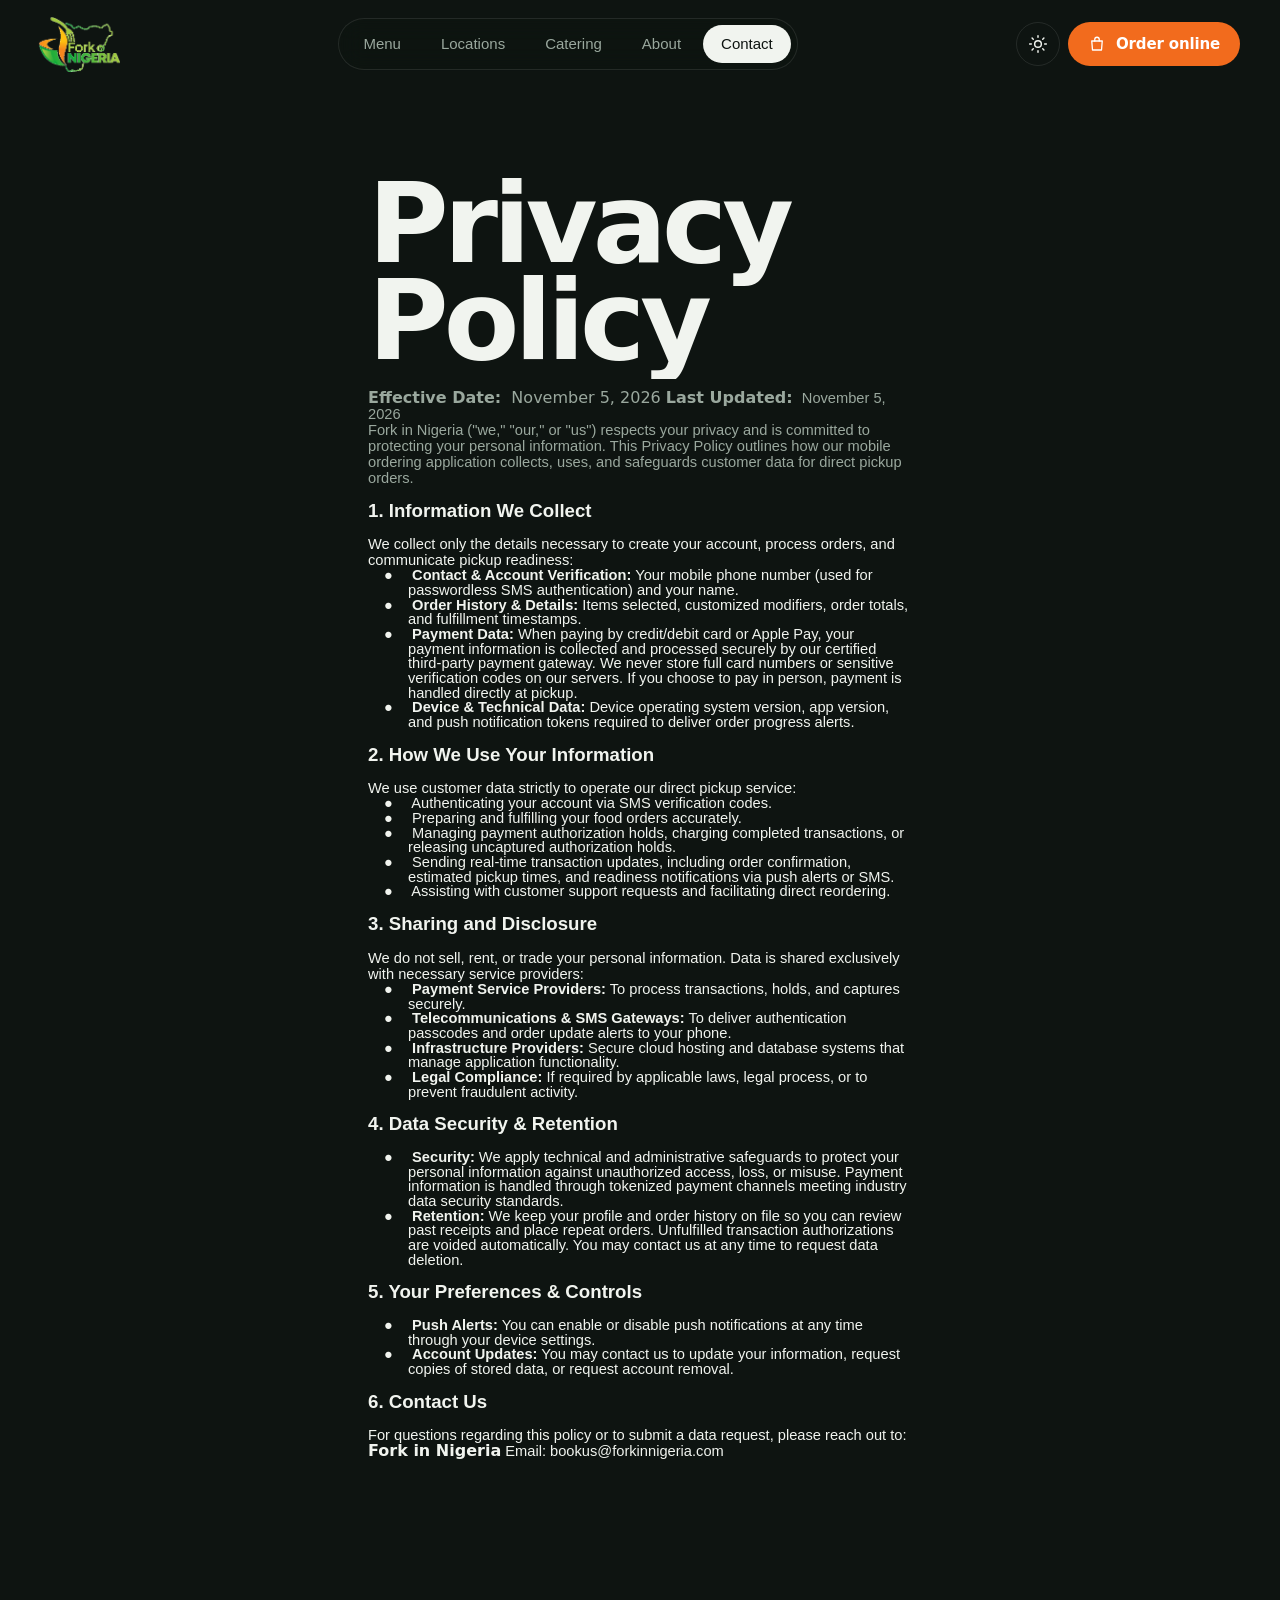
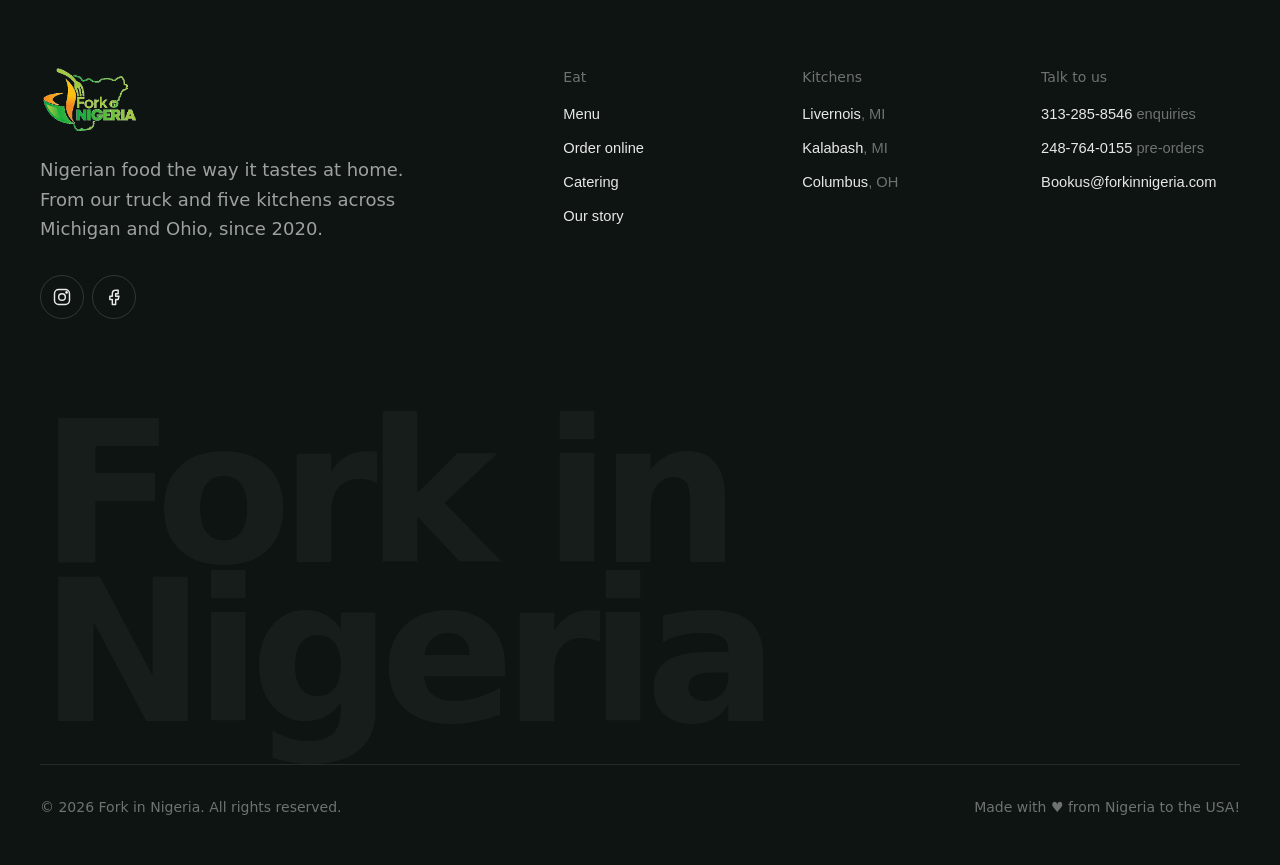
==== commit d2148502: "Correct email address" ====
--- a/privacy.html
+++ b/privacy.html
@@ -970,7 +970,7 @@
           </p>
           <p class="c5">
             <span class="c3">Fork in Nigeria</span
-            ><span class="c2">&nbsp;Email: support@forkinnigeria.com</span>
+            ><span class="c2">&nbsp;Email: bookus@forkinnigeria.com</span>
           </p>
         </div>
       </section>
